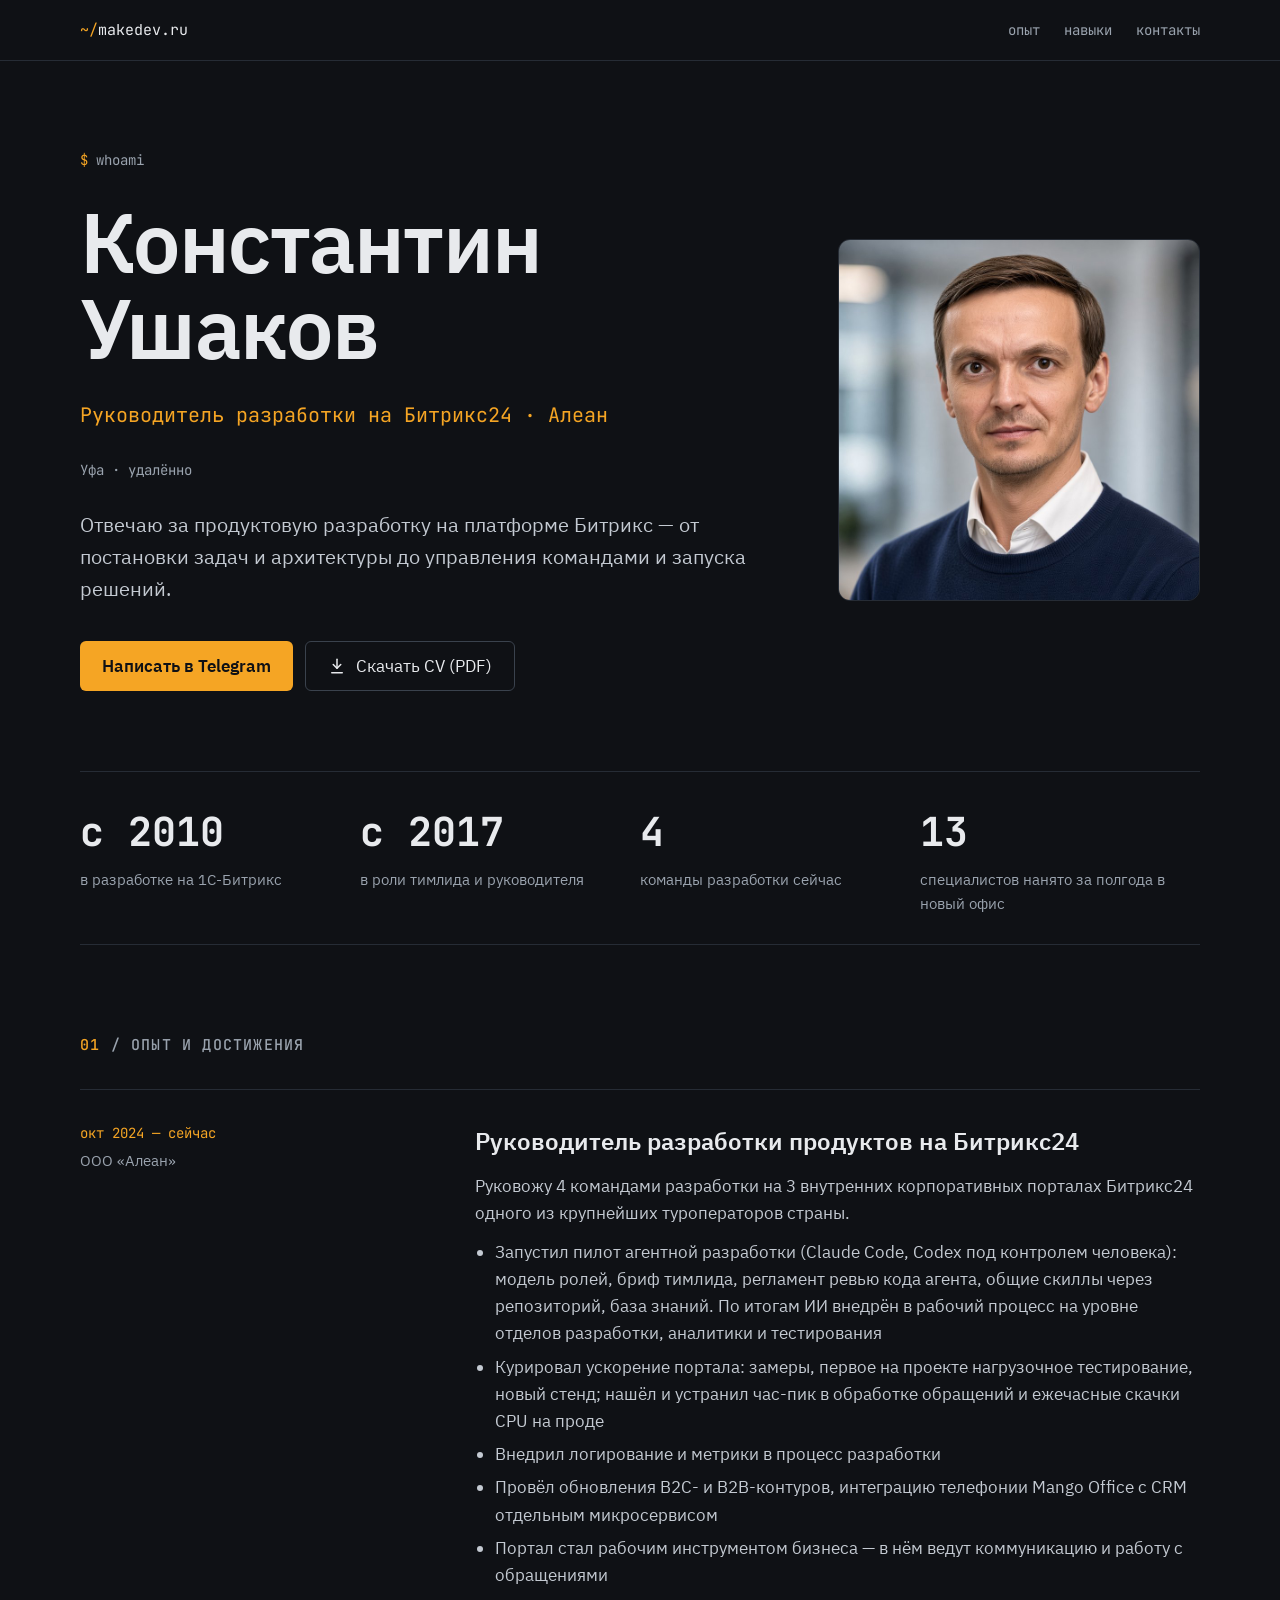
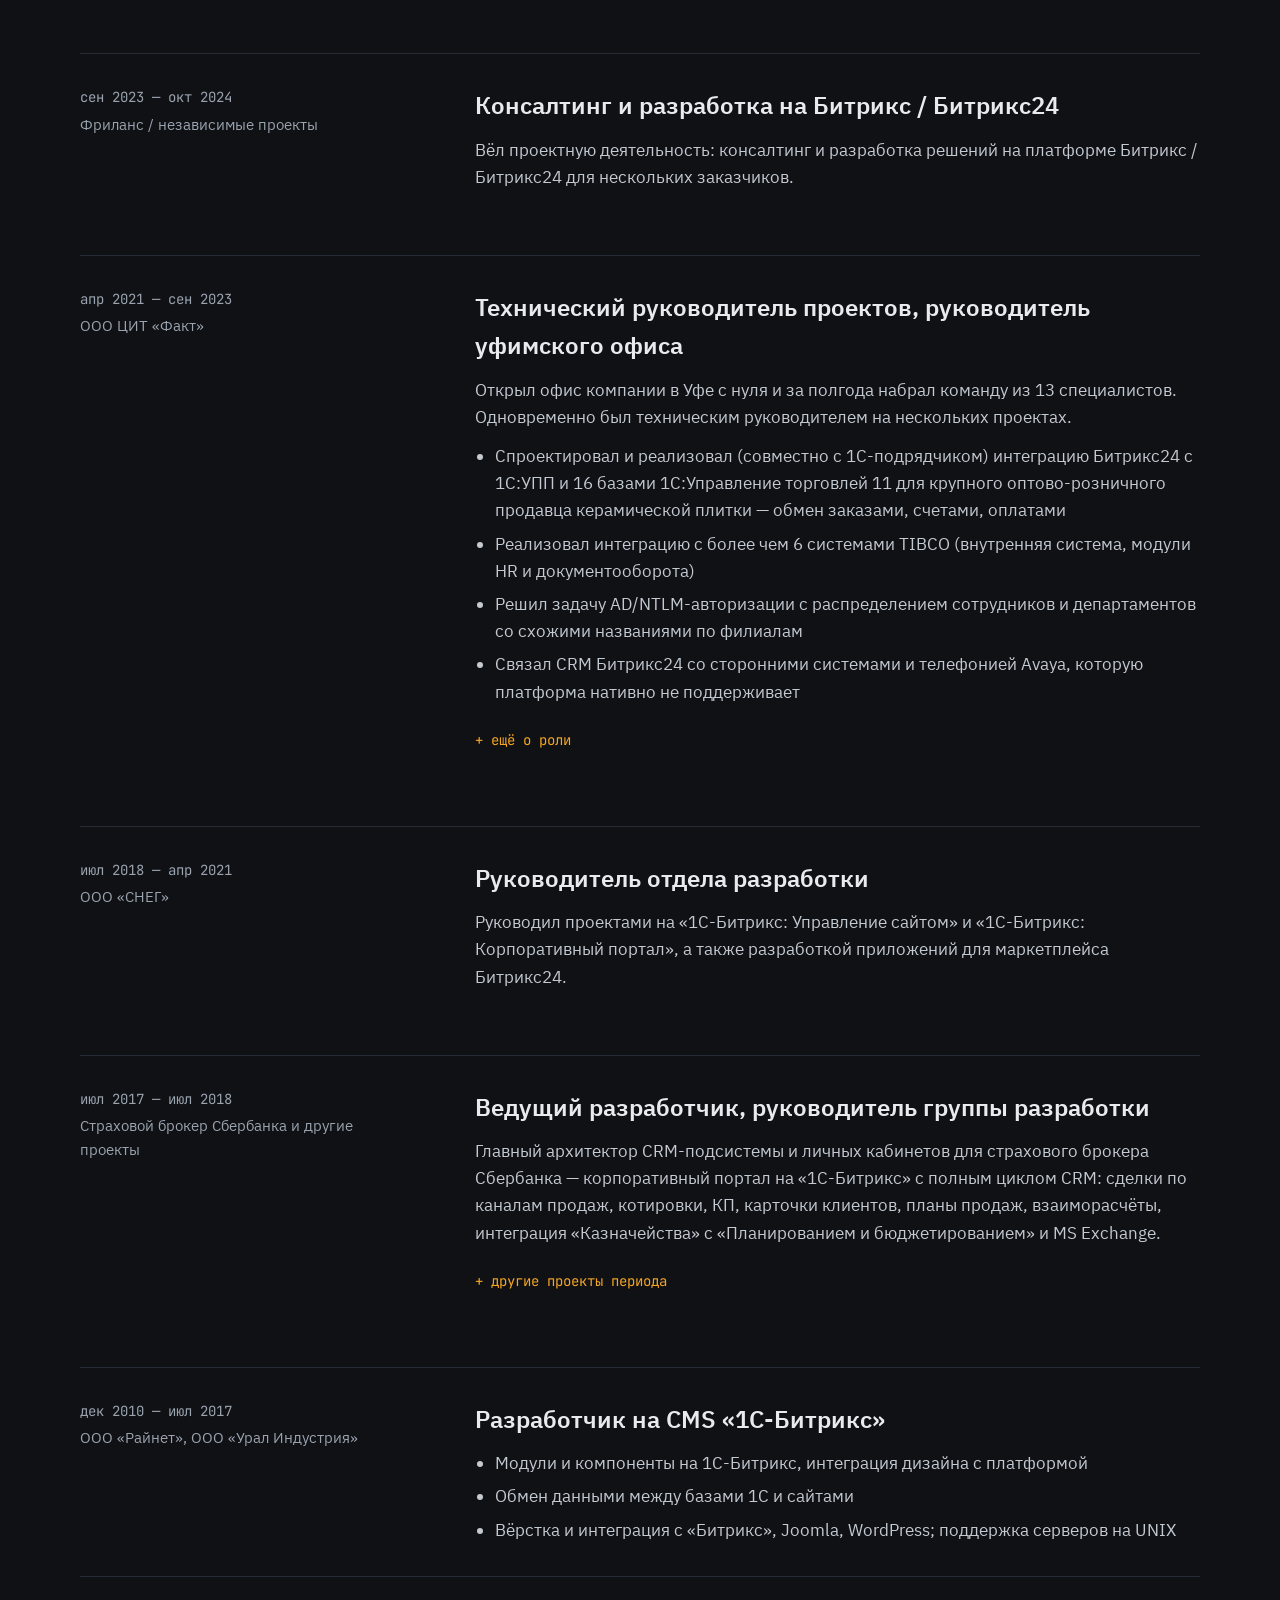
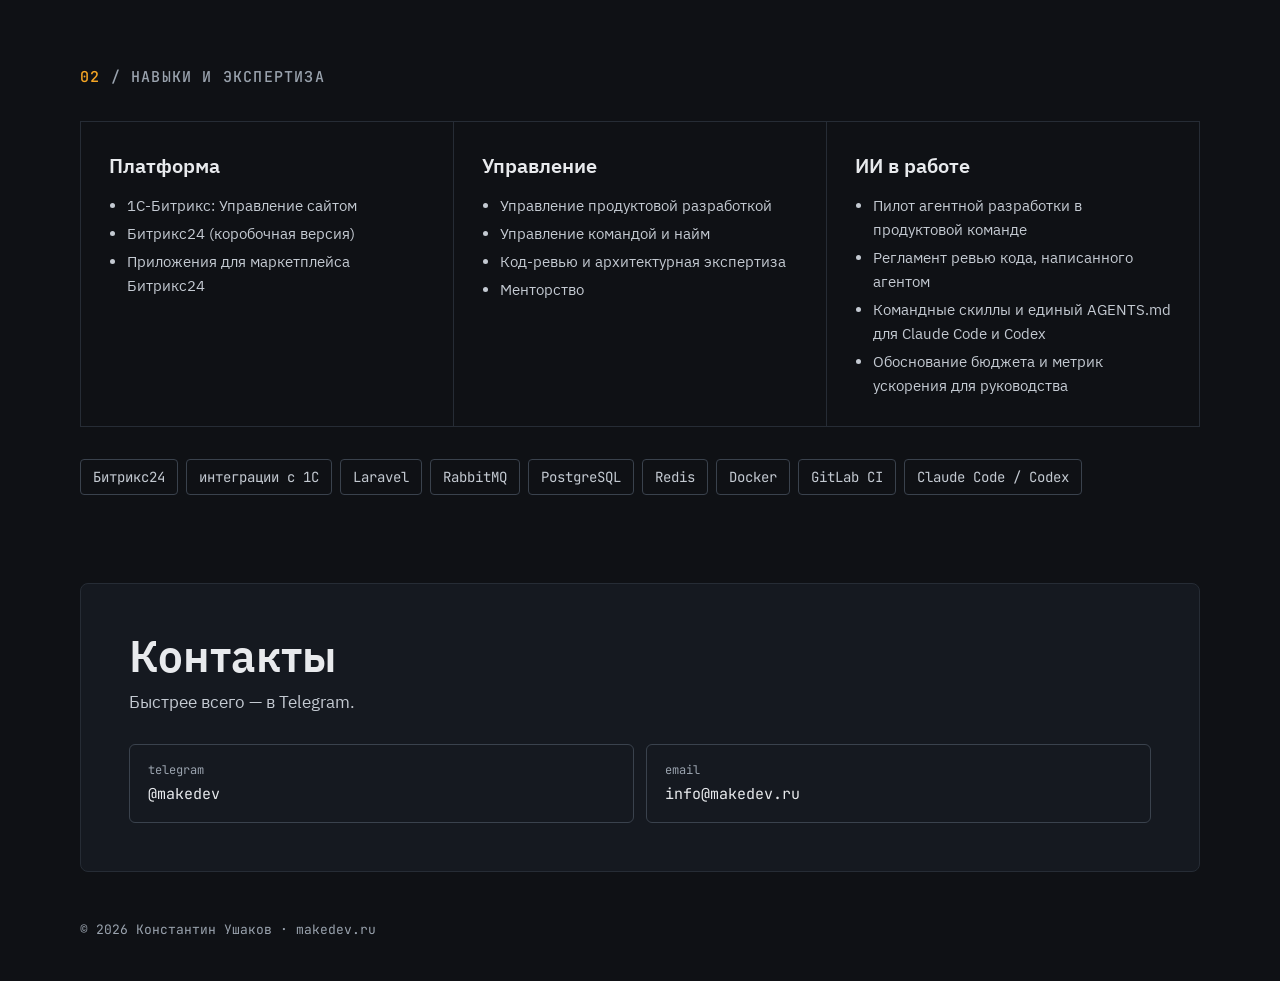
==== index.html @ 18b22654 "init" ====
<!doctype html>
<html lang="ru">
<head>
<meta charset="utf-8">
<meta name="viewport" content="width=device-width, initial-scale=1">
<title>Константин Ушаков — руководитель разработки на Битрикс24</title>
<meta name="description" content="Константин Ушаков — руководитель разработки на Битрикс24. Опыт с 2010 года, управление командами, интеграции, агентная разработка с ИИ.">
<link rel="canonical" href="https://makedev.ru/">
<link rel="icon" href="data:image/svg+xml,%3Csvg xmlns='http://www.w3.org/2000/svg' viewBox='0 0 64 64'%3E%3Crect width='64' height='64' rx='12' fill='%230F1115'/%3E%3Ctext x='32' y='44' font-family='monospace' font-size='34' font-weight='700' text-anchor='middle' fill='%23F5A524'%3E~/%3C/text%3E%3C/svg%3E">
<meta name="theme-color" content="#0F1115">
<meta property="og:type" content="profile">
<meta property="og:url" content="https://makedev.ru/">
<meta property="og:title" content="Константин Ушаков — руководитель разработки на Битрикс24">
<meta property="og:description" content="Константин Ушаков — руководитель разработки на Битрикс24. Опыт с 2010 года, управление командами, интеграции, агентная разработка с ИИ.">
<meta property="og:image" content="https://makedev.ru/photo.jpg">
<meta property="og:locale" content="ru_RU">
<meta name="twitter:card" content="summary">
<style>
@font-face{font-family:'IBM Plex Sans';font-weight:400;font-display:swap;src:url(fonts/ibm-plex-sans-cyrillic-400-normal.woff2) format('woff2');unicode-range:U+0301,U+0400-045F,U+0490-0491,U+04B0-04B1,U+2116}
@font-face{font-family:'IBM Plex Sans';font-weight:400;font-display:swap;src:url(fonts/ibm-plex-sans-latin-400-normal.woff2) format('woff2');unicode-range:U+0000-00FF,U+0131,U+0152-0153,U+02BB-02BC,U+02C6,U+02DA,U+02DC,U+2000-206F,U+2074,U+20AC,U+2122,U+2191,U+2193,U+2212,U+2215,U+FEFF,U+FFFD}
@font-face{font-family:'IBM Plex Sans';font-weight:500;font-display:swap;src:url(fonts/ibm-plex-sans-cyrillic-500-normal.woff2) format('woff2');unicode-range:U+0301,U+0400-045F,U+0490-0491,U+04B0-04B1,U+2116}
@font-face{font-family:'IBM Plex Sans';font-weight:500;font-display:swap;src:url(fonts/ibm-plex-sans-latin-500-normal.woff2) format('woff2');unicode-range:U+0000-00FF,U+0131,U+0152-0153,U+02BB-02BC,U+02C6,U+02DA,U+02DC,U+2000-206F,U+2074,U+20AC,U+2122,U+2191,U+2193,U+2212,U+2215,U+FEFF,U+FFFD}
@font-face{font-family:'IBM Plex Sans';font-weight:600;font-display:swap;src:url(fonts/ibm-plex-sans-cyrillic-600-normal.woff2) format('woff2');unicode-range:U+0301,U+0400-045F,U+0490-0491,U+04B0-04B1,U+2116}
@font-face{font-family:'IBM Plex Sans';font-weight:600;font-display:swap;src:url(fonts/ibm-plex-sans-latin-600-normal.woff2) format('woff2');unicode-range:U+0000-00FF,U+0131,U+0152-0153,U+02BB-02BC,U+02C6,U+02DA,U+02DC,U+2000-206F,U+2074,U+20AC,U+2122,U+2191,U+2193,U+2212,U+2215,U+FEFF,U+FFFD}
@font-face{font-family:'JetBrains Mono';font-weight:400;font-display:swap;src:url(fonts/jetbrains-mono-cyrillic-400-normal.woff2) format('woff2');unicode-range:U+0301,U+0400-045F,U+0490-0491,U+04B0-04B1,U+2116}
@font-face{font-family:'JetBrains Mono';font-weight:400;font-display:swap;src:url(fonts/jetbrains-mono-latin-400-normal.woff2) format('woff2');unicode-range:U+0000-00FF,U+0131,U+0152-0153,U+02BB-02BC,U+02C6,U+02DA,U+02DC,U+2000-206F,U+2074,U+20AC,U+2122,U+2191,U+2193,U+2212,U+2215,U+FEFF,U+FFFD}
@font-face{font-family:'JetBrains Mono';font-weight:500;font-display:swap;src:url(fonts/jetbrains-mono-cyrillic-500-normal.woff2) format('woff2');unicode-range:U+0301,U+0400-045F,U+0490-0491,U+04B0-04B1,U+2116}
@font-face{font-family:'JetBrains Mono';font-weight:500;font-display:swap;src:url(fonts/jetbrains-mono-latin-500-normal.woff2) format('woff2');unicode-range:U+0000-00FF,U+0131,U+0152-0153,U+02BB-02BC,U+02C6,U+02DA,U+02DC,U+2000-206F,U+2074,U+20AC,U+2122,U+2191,U+2193,U+2212,U+2215,U+FEFF,U+FFFD}
@font-face{font-family:'JetBrains Mono';font-weight:700;font-display:swap;src:url(fonts/jetbrains-mono-cyrillic-700-normal.woff2) format('woff2');unicode-range:U+0301,U+0400-045F,U+0490-0491,U+04B0-04B1,U+2116}
@font-face{font-family:'JetBrains Mono';font-weight:700;font-display:swap;src:url(fonts/jetbrains-mono-latin-700-normal.woff2) format('woff2');unicode-range:U+0000-00FF,U+0131,U+0152-0153,U+02BB-02BC,U+02C6,U+02DA,U+02DC,U+2000-206F,U+2074,U+20AC,U+2122,U+2191,U+2193,U+2212,U+2215,U+FEFF,U+FFFD}
html{scroll-behavior:smooth}
body{margin:0;background:#0F1115}
a{color:#E8EAED}a:hover{color:#FFFFFF}
summary{cursor:pointer}
@media (max-width:600px){#contacts{padding:28px 20px !important}}
</style>
</head>
<body>

<div style="min-height: 100vh; background: #0F1115; color: #E8EAED; font-family: 'IBM Plex Sans', system-ui, sans-serif; font-size: 17px; line-height: 1.6">

  <header style="border-bottom: 1px solid #262C35">
    <div style="max-width: 1120px; margin: 0 auto; padding: 18px 24px; display: flex; flex-wrap: wrap; align-items: center; justify-content: space-between; gap: 16px">
      <a href="#top" style="font-family: 'JetBrains Mono', monospace; font-size: 15px; text-decoration: none; color: #E8EAED"><span style="color: #F5A524">~/</span>makedev.ru</a>
      <nav aria-label="Разделы" style="display: flex; flex-wrap: wrap; gap: 24px; font-family: 'JetBrains Mono', monospace; font-size: 14px">
        <a href="#experience" style="text-decoration: none; color: #9AA3AE">опыт</a>
        <a href="#skills" style="text-decoration: none; color: #9AA3AE">навыки</a>
        <a href="#contacts" style="text-decoration: none; color: #9AA3AE">контакты</a>
      </nav>
    </div>
  </header>

  <main id="top" style="max-width: 1120px; margin: 0 auto; padding: 0 24px">
    <section style="padding: 88px 0 80px; display: flex; flex-wrap: wrap-reverse; align-items: center; gap: 48px 64px">
     <div style="flex: 999 1 520px; min-width: 0; display: flex; flex-direction: column; gap: 28px">
      <div style="font-family: 'JetBrains Mono', monospace; font-size: 14px; color: #9AA3AE"><span style="color: #F5A524">$</span> whoami</div>
      <h1 style="margin: 0; font-size: clamp(44px, 7vw, 84px); line-height: 1.02; font-weight: 600; letter-spacing: -0.02em">Константин<br>Ушаков</h1>
      <p style="margin: 0; font-family: 'JetBrains Mono', monospace; font-size: clamp(16px, 2vw, 20px); color: #F5A524">Руководитель разработки на Битрикс24 · Алеан</p>
      <p style="margin: 0; font-family: 'JetBrains Mono', monospace; font-size: 14px; color: #9AA3AE">Уфа · удалённо</p>
      <p style="margin: 0; max-width: 720px; font-size: 20px; color: #C4CAD2">Отвечаю за продуктовую разработку на платформе Битрикс — от постановки задач и архитектуры до управления командами и запуска решений.</p>
      <div style="display: flex; flex-wrap: wrap; gap: 12px; padding-top: 8px">
        <a href="https://t.me/makedev" style="display: inline-flex; align-items: center; min-height: 48px; padding: 0 22px; background: #F5A524; color: #0F1115; font-weight: 600; text-decoration: none; border-radius: 6px">Написать в Telegram</a>
        <a href="cv.pdf" download="Ushakov_Konstantin_CV.pdf" style="display: inline-flex; align-items: center; gap: 10px; min-height: 48px; padding: 0 22px; border: 1px solid #3A424D; color: #E8EAED; text-decoration: none; border-radius: 6px">
          <svg aria-hidden="true" width="18" height="18" viewBox="0 0 24 24" fill="none" stroke="currentColor" stroke-width="2" stroke-linecap="round" stroke-linejoin="round"><path d="M12 3v12"></path><path d="M7 10l5 5 5-5"></path><path d="M5 21h14"></path></svg>
          Скачать CV (PDF)
        </a>
      </div>
     </div>
      <img src="photo.jpg" alt="Константин Ушаков" style="flex: 0 0 auto; width: min(360px, 56vw); aspect-ratio: 1 / 1; object-fit: cover; border-radius: 12px; border: 1px solid #262C35">
    </section>
    <section aria-label="Коротко в цифрах" style="display: grid; grid-template-columns: repeat(auto-fit, minmax(150px, 1fr)); border-top: 1px solid #262C35; border-bottom: 1px solid #262C35">
      <div style="padding: 28px 24px 28px 0; display: flex; flex-direction: column; gap: 4px">
        <div style="font-family: 'JetBrains Mono', monospace; font-size: 40px; font-weight: 700">с 2010</div>
        <div style="font-size: 15px; color: #9AA3AE">в разработке на 1С-Битрикс</div>
      </div>
      <div style="padding: 28px 24px 28px 0; display: flex; flex-direction: column; gap: 4px">
        <div style="font-family: 'JetBrains Mono', monospace; font-size: 40px; font-weight: 700">с 2017</div>
        <div style="font-size: 15px; color: #9AA3AE">в роли тимлида и руководителя</div>
      </div>
      <div style="padding: 28px 24px 28px 0; display: flex; flex-direction: column; gap: 4px">
        <div style="font-family: 'JetBrains Mono', monospace; font-size: 40px; font-weight: 700">4</div>
        <div style="font-size: 15px; color: #9AA3AE">команды разработки сейчас</div>
      </div>
      <div style="padding: 28px 24px 28px 0; display: flex; flex-direction: column; gap: 4px">
        <div style="font-family: 'JetBrains Mono', monospace; font-size: 40px; font-weight: 700">13</div>
        <div style="font-size: 15px; color: #9AA3AE">специалистов нанято за полгода в новый офис</div>
      </div>
    </section>
    <section id="experience" style="padding: 88px 0 0; display: flex; flex-direction: column; gap: 32px">
      <h2 style="margin: 0; font-family: 'JetBrains Mono', monospace; font-size: 15px; font-weight: 500; color: #9AA3AE; text-transform: uppercase; letter-spacing: 0.08em"><span style="color: #F5A524">01</span> / опыт и достижения</h2>

      <article style="display: grid; grid-template-columns: repeat(auto-fit, minmax(260px, 1fr)); gap: 12px 64px; padding: 32px 0; border-top: 1px solid #262C35">
        <div style="display: flex; flex-direction: column; gap: 4px">
          <div style="font-family: 'JetBrains Mono', monospace; font-size: 14px; color: #F5A524">окт 2024 — сейчас</div>
          <div style="font-size: 15px; color: #9AA3AE">ООО «Алеан»</div>
        </div>
        <div style="grid-column: span 2; min-width: 0; display: flex; flex-direction: column; gap: 12px">
          <h3 style="margin: 0; font-size: 24px; font-weight: 600">Руководитель разработки продуктов на Битрикс24</h3>
          <p style="margin: 0; color: #C4CAD2">Руковожу 4 командами разработки на 3 внутренних корпоративных порталах Битрикс24 одного из крупнейших туроператоров страны.</p>
          <ul style="margin: 0; padding-left: 20px; color: #C4CAD2; display: flex; flex-direction: column; gap: 6px">
            <li>Запустил пилот агентной разработки (Claude Code, Codex под контролем человека): модель ролей, бриф тимлида, регламент ревью кода агента, общие скиллы через репозиторий, база знаний. По итогам ИИ внедрён в рабочий процесс на уровне отделов разработки, аналитики и тестирования</li>
            <li>Курировал ускорение портала: замеры, первое на проекте нагрузочное тестирование, новый стенд; нашёл и устранил час-пик в обработке обращений и ежечасные скачки CPU на проде</li>
            <li>Внедрил логирование и метрики в процесс разработки</li>
            <li>Провёл обновления B2C- и B2B-контуров, интеграцию телефонии Mango Office с CRM отдельным микросервисом</li>
            <li>Портал стал рабочим инструментом бизнеса — в нём ведут коммуникацию и работу с обращениями</li>
          </ul>
        </div>
      </article>

      <article style="display: grid; grid-template-columns: repeat(auto-fit, minmax(260px, 1fr)); gap: 12px 64px; padding: 32px 0; border-top: 1px solid #262C35">
        <div style="display: flex; flex-direction: column; gap: 4px">
          <div style="font-family: 'JetBrains Mono', monospace; font-size: 14px; color: #9AA3AE">сен 2023 — окт 2024</div>
          <div style="font-size: 15px; color: #9AA3AE">Фриланс / независимые проекты</div>
        </div>
        <div style="grid-column: span 2; min-width: 0; display: flex; flex-direction: column; gap: 12px">
          <h3 style="margin: 0; font-size: 24px; font-weight: 600">Консалтинг и разработка на Битрикс / Битрикс24</h3>
          <p style="margin: 0; color: #C4CAD2">Вёл проектную деятельность: консалтинг и разработка решений на платформе Битрикс / Битрикс24 для нескольких заказчиков.</p>
        </div>
      </article>

      <article style="display: grid; grid-template-columns: repeat(auto-fit, minmax(260px, 1fr)); gap: 12px 64px; padding: 32px 0; border-top: 1px solid #262C35">
        <div style="display: flex; flex-direction: column; gap: 4px">
          <div style="font-family: 'JetBrains Mono', monospace; font-size: 14px; color: #9AA3AE">апр 2021 — сен 2023</div>
          <div style="font-size: 15px; color: #9AA3AE">ООО ЦИТ «Факт»</div>
        </div>
        <div style="grid-column: span 2; min-width: 0; display: flex; flex-direction: column; gap: 12px">
          <h3 style="margin: 0; font-size: 24px; font-weight: 600">Технический руководитель проектов, руководитель уфимского офиса</h3>
          <p style="margin: 0; color: #C4CAD2">Открыл офис компании в Уфе с нуля и за полгода набрал команду из 13 специалистов. Одновременно был техническим руководителем на нескольких проектах.</p>
          <ul style="margin: 0; padding-left: 20px; color: #C4CAD2; display: flex; flex-direction: column; gap: 6px">
            <li>Спроектировал и реализовал (совместно с 1С-подрядчиком) интеграцию Битрикс24 с 1С:УПП и 16 базами 1С:Управление торговлей 11 для крупного оптово-розничного продавца керамической плитки — обмен заказами, счетами, оплатами</li>
            <li>Реализовал интеграцию с более чем 6 системами TIBCO (внутренняя система, модули HR и документооборота)</li>
            <li>Решил задачу AD/NTLM-авторизации с распределением сотрудников и департаментов со схожими названиями по филиалам</li>
            <li>Связал CRM Битрикс24 со сторонними системами и телефонией Avaya, которую платформа нативно не поддерживает</li>
          </ul>
          <details style="color: #9AA3AE; font-size: 15px">
            <summary style="font-family: 'JetBrains Mono', monospace; font-size: 14px; color: #F5A524; min-height: 44px; display: flex; align-items: center">+ ещё о роли</summary>
            <ul style="margin: 0; padding-left: 20px; display: flex; flex-direction: column; gap: 6px">
              <li>Проектировал UML-диаграммы и схемы развёртывания под сложную инфраструктуру заказчиков, включая брокеры сообщений</li>
              <li>Участвовал в разработке микросервиса на Laravel + RabbitMQ</li>
              <li>Руководил несколькими командами одновременно, проводил код-ревью и прививал правильные архитектурные практики</li>
              <li>Вёл собеседования, менторил специалистов от junior до senior, решал конфликты внутри команды</li>
            </ul>
          </details>
        </div>
      </article>

      <article style="display: grid; grid-template-columns: repeat(auto-fit, minmax(260px, 1fr)); gap: 12px 64px; padding: 32px 0; border-top: 1px solid #262C35">
        <div style="display: flex; flex-direction: column; gap: 4px">
          <div style="font-family: 'JetBrains Mono', monospace; font-size: 14px; color: #9AA3AE">июл 2018 — апр 2021</div>
          <div style="font-size: 15px; color: #9AA3AE">ООО «СНЕГ»</div>
        </div>
        <div style="grid-column: span 2; min-width: 0; display: flex; flex-direction: column; gap: 12px">
          <h3 style="margin: 0; font-size: 24px; font-weight: 600">Руководитель отдела разработки</h3>
          <p style="margin: 0; color: #C4CAD2">Руководил проектами на «1С-Битрикс: Управление сайтом» и «1С-Битрикс: Корпоративный портал», а также разработкой приложений для маркетплейса Битрикс24.</p>
        </div>
      </article>

      <article style="display: grid; grid-template-columns: repeat(auto-fit, minmax(260px, 1fr)); gap: 12px 64px; padding: 32px 0; border-top: 1px solid #262C35">
        <div style="display: flex; flex-direction: column; gap: 4px">
          <div style="font-family: 'JetBrains Mono', monospace; font-size: 14px; color: #9AA3AE">июл 2017 — июл 2018</div>
          <div style="font-size: 15px; color: #9AA3AE">Страховой брокер Сбербанка и другие проекты</div>
        </div>
        <div style="grid-column: span 2; min-width: 0; display: flex; flex-direction: column; gap: 12px">
          <h3 style="margin: 0; font-size: 24px; font-weight: 600">Ведущий разработчик, руководитель группы разработки</h3>
          <p style="margin: 0; color: #C4CAD2">Главный архитектор CRM-подсистемы и личных кабинетов для страхового брокера Сбербанка — корпоративный портал на «1С-Битрикс» с полным циклом CRM: сделки по каналам продаж, котировки, КП, карточки клиентов, планы продаж, взаиморасчёты, интеграция «Казначейства» с «Планированием и бюджетированием» и MS Exchange.</p>
          <details style="color: #9AA3AE; font-size: 15px">
            <summary style="font-family: 'JetBrains Mono', monospace; font-size: 14px; color: #F5A524; min-height: 44px; display: flex; align-items: center">+ другие проекты периода</summary>
            <ul style="margin: 0; padding-left: 20px; display: flex; flex-direction: column; gap: 6px">
              <li>«Стройка+» — социальная сеть для строителей с карточками объектов, финансовыми документами и фотоотчётами</li>
              <li>ГК «Эталон», Ленспецстрой — портал недвижимости с интеграцией внутренней СУБД</li>
              <li>Проекты для банка Тинькофф и агентства недвижимости МИЭЛЬ</li>
            </ul>
          </details>
        </div>
      </article>

      <article style="display: grid; grid-template-columns: repeat(auto-fit, minmax(260px, 1fr)); gap: 12px 64px; padding: 32px 0; border-top: 1px solid #262C35; border-bottom: 1px solid #262C35">
        <div style="display: flex; flex-direction: column; gap: 4px">
          <div style="font-family: 'JetBrains Mono', monospace; font-size: 14px; color: #9AA3AE">дек 2010 — июл 2017</div>
          <div style="font-size: 15px; color: #9AA3AE">ООО «Райнет», ООО «Урал Индустрия»</div>
        </div>
        <div style="grid-column: span 2; min-width: 0; display: flex; flex-direction: column; gap: 12px">
          <h3 style="margin: 0; font-size: 24px; font-weight: 600">Разработчик на CMS «1С-Битрикс»</h3>
          <ul style="margin: 0; padding-left: 20px; color: #C4CAD2; display: flex; flex-direction: column; gap: 6px">
            <li>Модули и компоненты на 1С-Битрикс, интеграция дизайна с платформой</li>
            <li>Обмен данными между базами 1С и сайтами</li>
            <li>Вёрстка и интеграция с «Битрикс», Joomla, WordPress; поддержка серверов на UNIX</li>
          </ul>
        </div>
      </article>
    </section>
    <section id="skills" style="padding: 88px 0 0; display: flex; flex-direction: column; gap: 32px">
      <h2 style="margin: 0; font-family: 'JetBrains Mono', monospace; font-size: 15px; font-weight: 500; color: #9AA3AE; text-transform: uppercase; letter-spacing: 0.08em"><span style="color: #F5A524">02</span> / навыки и экспертиза</h2>
      <div style="display: grid; grid-template-columns: repeat(auto-fit, minmax(260px, 1fr)); gap: 1px; background: #262C35; border: 1px solid #262C35">
        <div style="background: #0F1115; padding: 28px; display: flex; flex-direction: column; gap: 12px">
                    <h3 style="margin: 0; font-size: 20px; font-weight: 600">Платформа</h3>
          <ul style="margin: 0; padding-left: 18px; font-size: 15px; color: #C4CAD2; display: flex; flex-direction: column; gap: 4px">
            <li>1С-Битрикс: Управление сайтом</li>
            <li>Битрикс24 (коробочная версия)</li>
            <li>Приложения для маркетплейса Битрикс24</li>
          </ul>
        </div>
        <div style="background: #0F1115; padding: 28px; display: flex; flex-direction: column; gap: 12px">
                    <h3 style="margin: 0; font-size: 20px; font-weight: 600">Управление</h3>
          <ul style="margin: 0; padding-left: 18px; font-size: 15px; color: #C4CAD2; display: flex; flex-direction: column; gap: 4px">
            <li>Управление продуктовой разработкой</li>
            <li>Управление командой и найм</li>
            <li>Код-ревью и архитектурная экспертиза</li>
            <li>Менторство</li>
          </ul>
        </div>
        <div style="background: #0F1115; padding: 28px; display: flex; flex-direction: column; gap: 12px">
                    <h3 style="margin: 0; font-size: 20px; font-weight: 600">ИИ в работе</h3>
          <ul style="margin: 0; padding-left: 18px; font-size: 15px; color: #C4CAD2; display: flex; flex-direction: column; gap: 4px">
            <li>Пилот агентной разработки в продуктовой команде</li>
            <li>Регламент ревью кода, написанного агентом</li>
            <li>Командные скиллы и единый AGENTS.md для Claude Code и Codex</li>
            <li>Обоснование бюджета и метрик ускорения для руководства</li>
          </ul>
        </div>
      </div>
      <div style="display: flex; flex-wrap: wrap; gap: 8px; font-family: 'JetBrains Mono', monospace; font-size: 14px">
        <span style="padding: 6px 12px; border: 1px solid #3A424D; border-radius: 4px; color: #C4CAD2">Битрикс24</span>
        <span style="padding: 6px 12px; border: 1px solid #3A424D; border-radius: 4px; color: #C4CAD2">интеграции с 1С</span>
        <span style="padding: 6px 12px; border: 1px solid #3A424D; border-radius: 4px; color: #C4CAD2">Laravel</span>
        <span style="padding: 6px 12px; border: 1px solid #3A424D; border-radius: 4px; color: #C4CAD2">RabbitMQ</span>
        <span style="padding: 6px 12px; border: 1px solid #3A424D; border-radius: 4px; color: #C4CAD2">PostgreSQL</span>
        <span style="padding: 6px 12px; border: 1px solid #3A424D; border-radius: 4px; color: #C4CAD2">Redis</span>
        <span style="padding: 6px 12px; border: 1px solid #3A424D; border-radius: 4px; color: #C4CAD2">Docker</span>
        <span style="padding: 6px 12px; border: 1px solid #3A424D; border-radius: 4px; color: #C4CAD2">GitLab CI</span>
        <span style="padding: 6px 12px; border: 1px solid #3A424D; border-radius: 4px; color: #C4CAD2">Claude Code / Codex</span>
      </div>
    </section>
    <section id="contacts" style="margin: 88px 0 0; padding: 48px; border: 1px solid #262C35; border-radius: 8px; display: flex; flex-direction: column; gap: 28px; background: #151920">
      <div style="display: flex; flex-direction: column; gap: 8px">
        <h2 style="margin: 0; font-size: clamp(30px, 4vw, 44px); line-height: 1.1; font-weight: 600">Контакты</h2>
        <p style="margin: 0; color: #C4CAD2; max-width: 560px">Быстрее всего — в Telegram.</p>
      </div>
      <div style="display: grid; grid-template-columns: repeat(auto-fit, minmax(220px, 1fr)); gap: 12px; font-family: 'JetBrains Mono', monospace; font-size: 15px">
        <a href="https://t.me/makedev" style="display: flex; flex-direction: column; gap: 2px; min-height: 44px; padding: 16px 18px; border: 1px solid #3A424D; border-radius: 6px; text-decoration: none"><span style="font-size: 12px; color: #9AA3AE">telegram</span>@makedev</a>
        <a href="mailto:info@makedev.ru" style="display: flex; flex-direction: column; gap: 2px; min-height: 44px; padding: 16px 18px; border: 1px solid #3A424D; border-radius: 6px; text-decoration: none"><span style="font-size: 12px; color: #9AA3AE">email</span>info@makedev.ru</a>
      </div>
    </section>
  </main>

  <footer style="max-width: 1120px; margin: 0 auto; padding: 48px 24px 40px; display: flex; flex-wrap: wrap; justify-content: space-between; gap: 12px; font-family: 'JetBrains Mono', monospace; font-size: 13px; color: #9AA3AE">
    <span>© 2026 Константин Ушаков · makedev.ru</span>
  </footer>
</div>
</body>
</html>
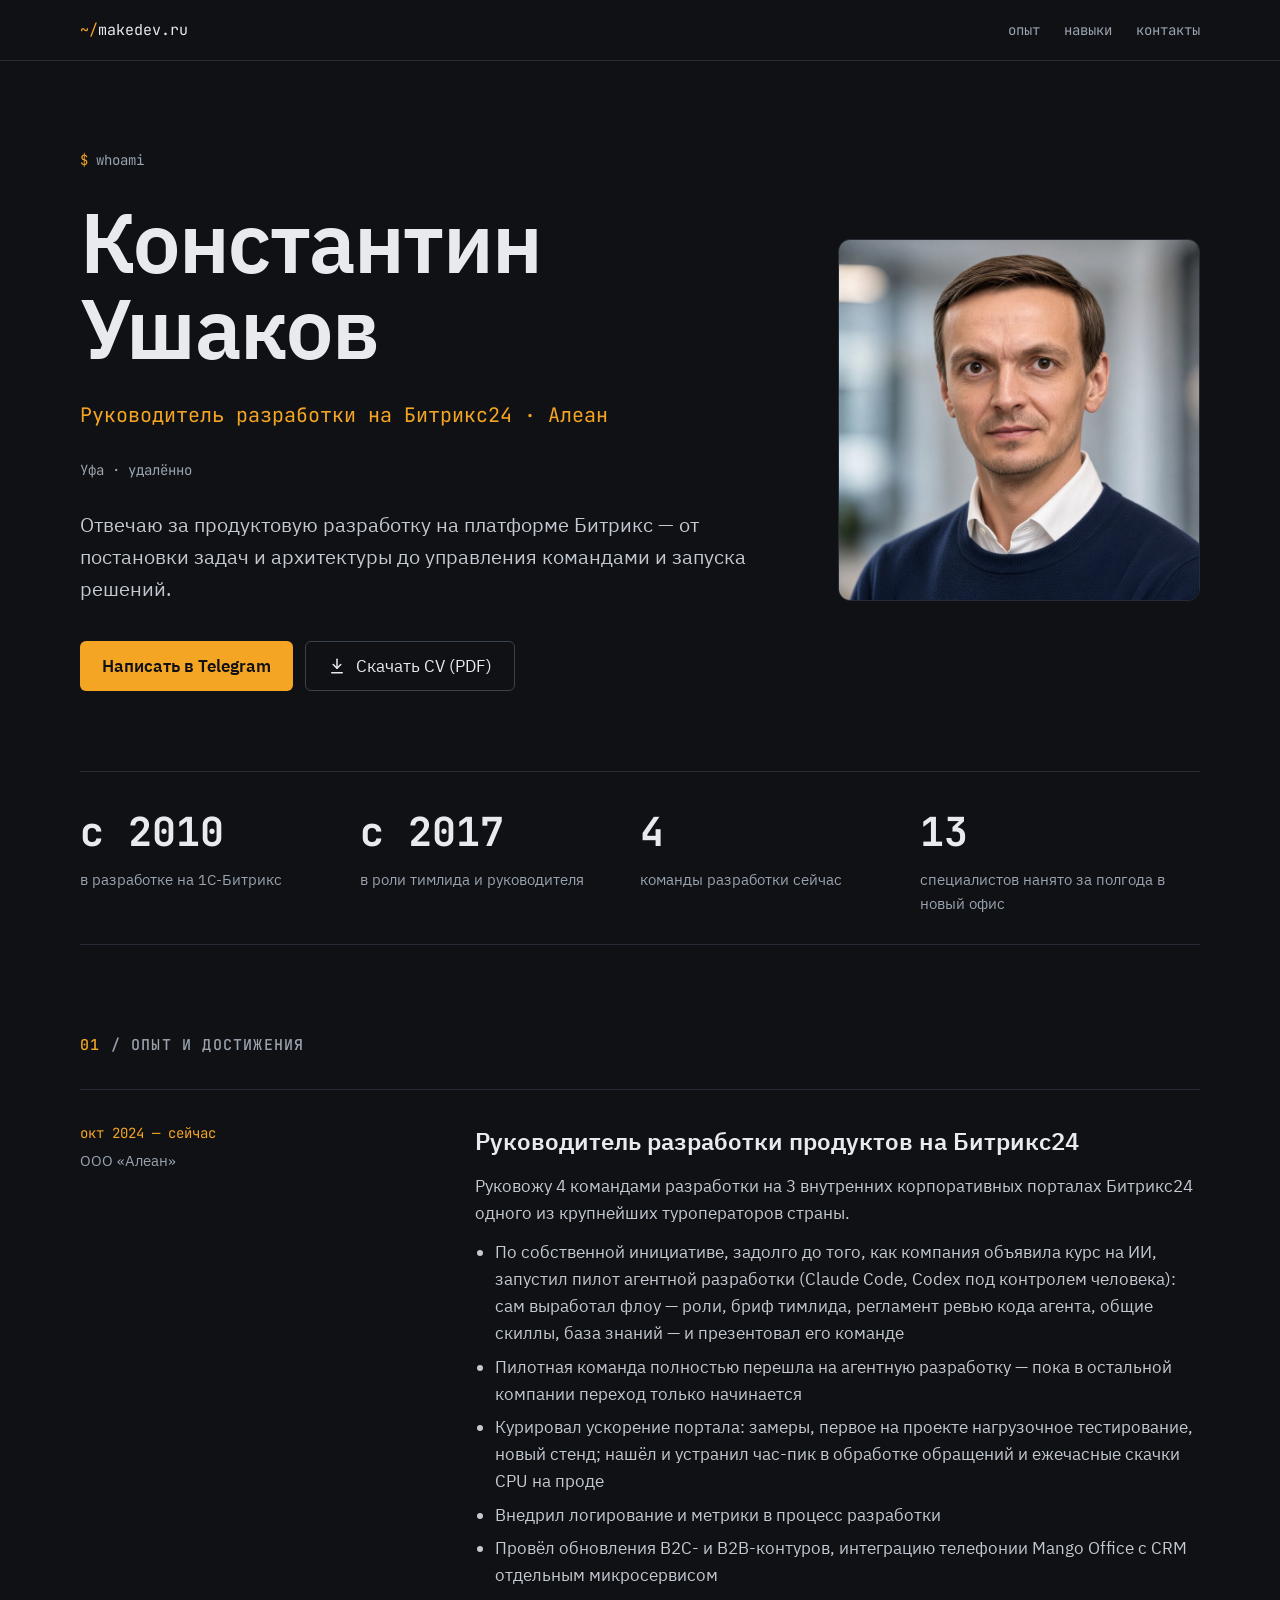
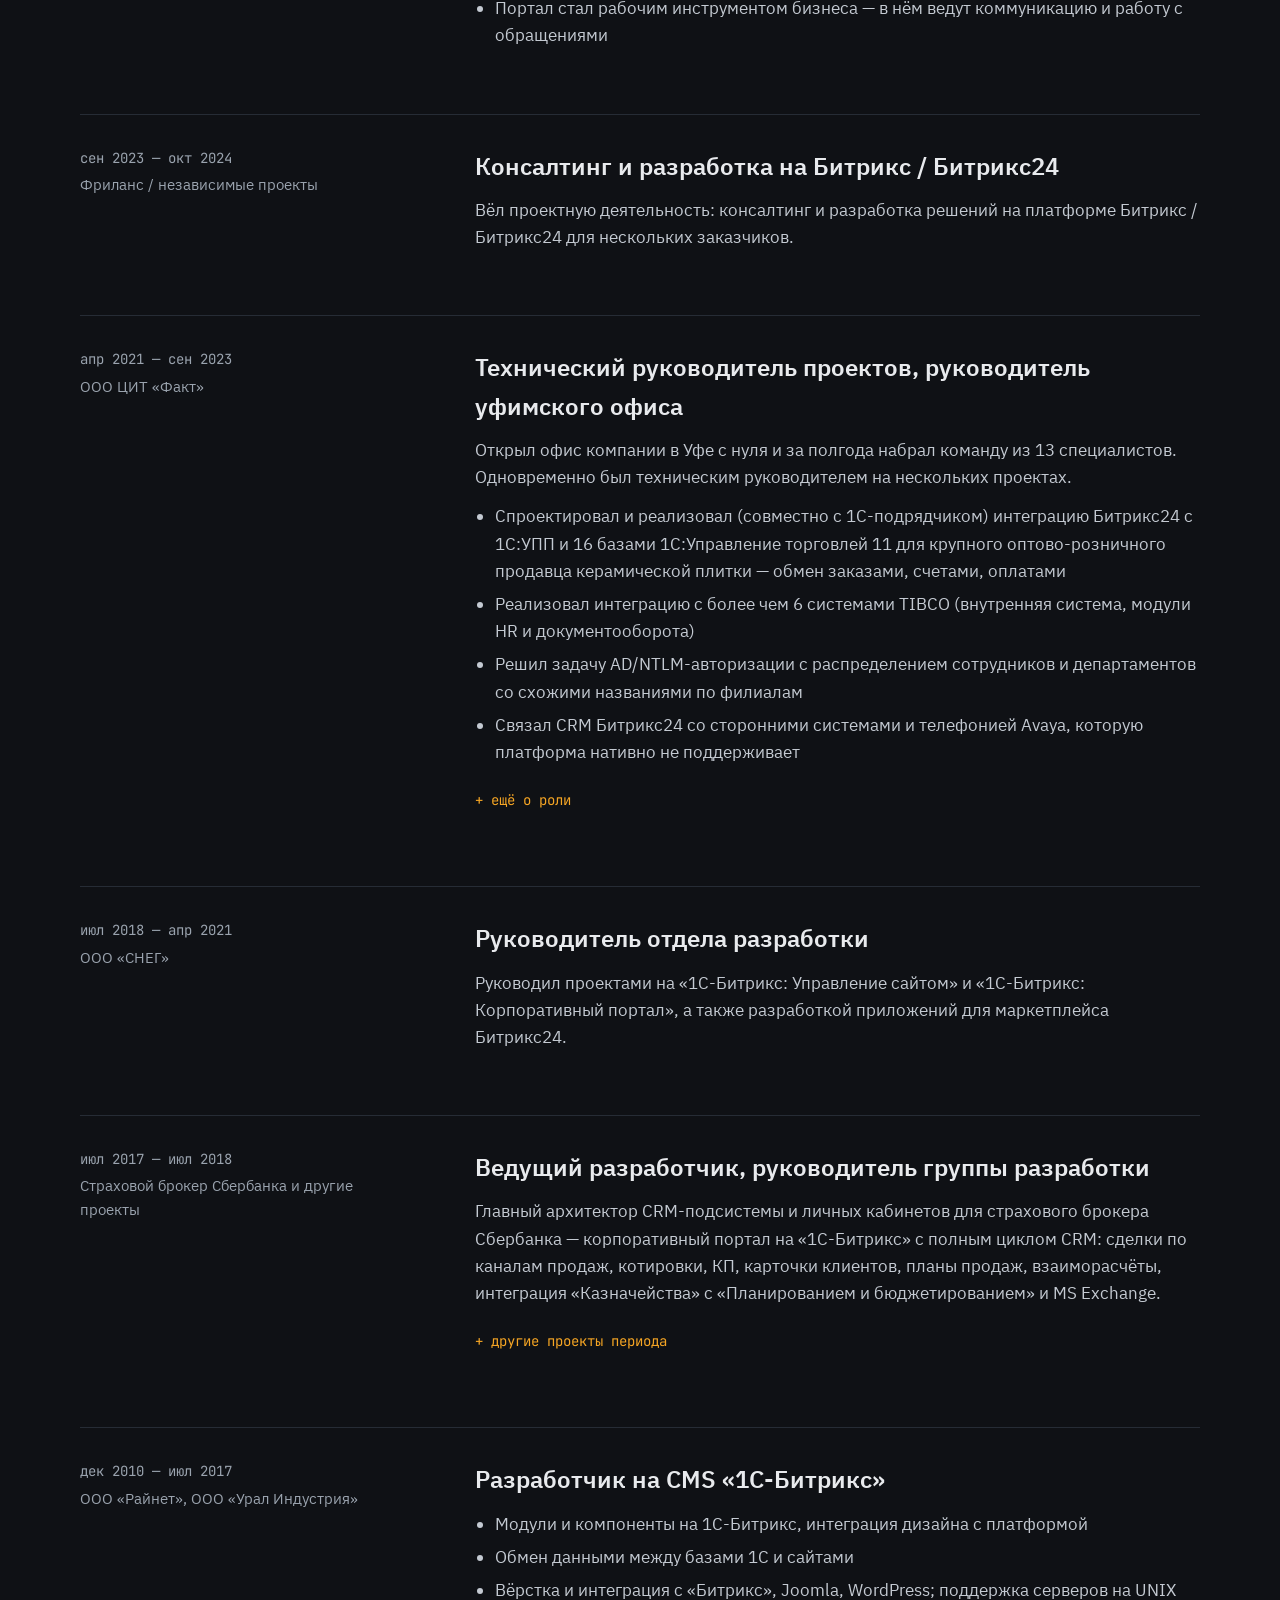
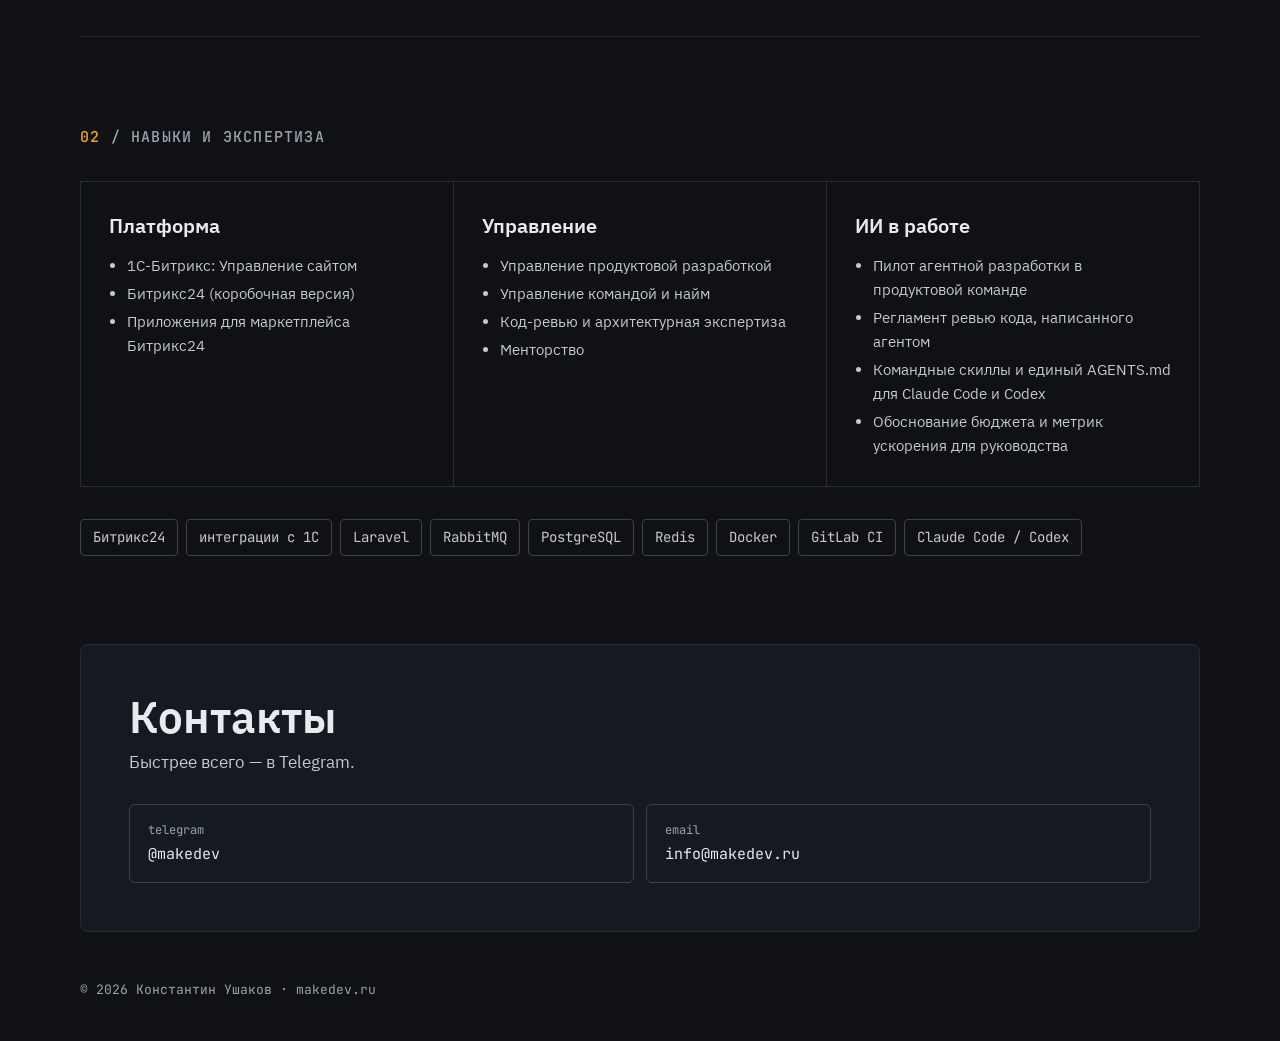
==== commit 5537bd3d: "Update index.html" ====
--- a/index.html
+++ b/index.html
@@ -98,7 +98,8 @@
           <h3 style="margin: 0; font-size: 24px; font-weight: 600">Руководитель разработки продуктов на Битрикс24</h3>
           <p style="margin: 0; color: #C4CAD2">Руковожу 4 командами разработки на 3 внутренних корпоративных порталах Битрикс24 одного из крупнейших туроператоров страны.</p>
           <ul style="margin: 0; padding-left: 20px; color: #C4CAD2; display: flex; flex-direction: column; gap: 6px">
-            <li>Запустил пилот агентной разработки (Claude Code, Codex под контролем человека): модель ролей, бриф тимлида, регламент ревью кода агента, общие скиллы через репозиторий, база знаний. По итогам ИИ внедрён в рабочий процесс на уровне отделов разработки, аналитики и тестирования</li>
+            <li>По собственной инициативе, задолго до того, как компания объявила курс на ИИ, запустил пилот агентной разработки (Claude Code, Codex под контролем человека): сам выработал флоу — роли, бриф тимлида, регламент ревью кода агента, общие скиллы, база знаний — и презентовал его команде</li>
+            <li>Пилотная команда полностью перешла на агентную разработку — пока в остальной компании переход только начинается</li>
             <li>Курировал ускорение портала: замеры, первое на проекте нагрузочное тестирование, новый стенд; нашёл и устранил час-пик в обработке обращений и ежечасные скачки CPU на проде</li>
             <li>Внедрил логирование и метрики в процесс разработки</li>
             <li>Провёл обновления B2C- и B2B-контуров, интеграцию телефонии Mango Office с CRM отдельным микросервисом</li>
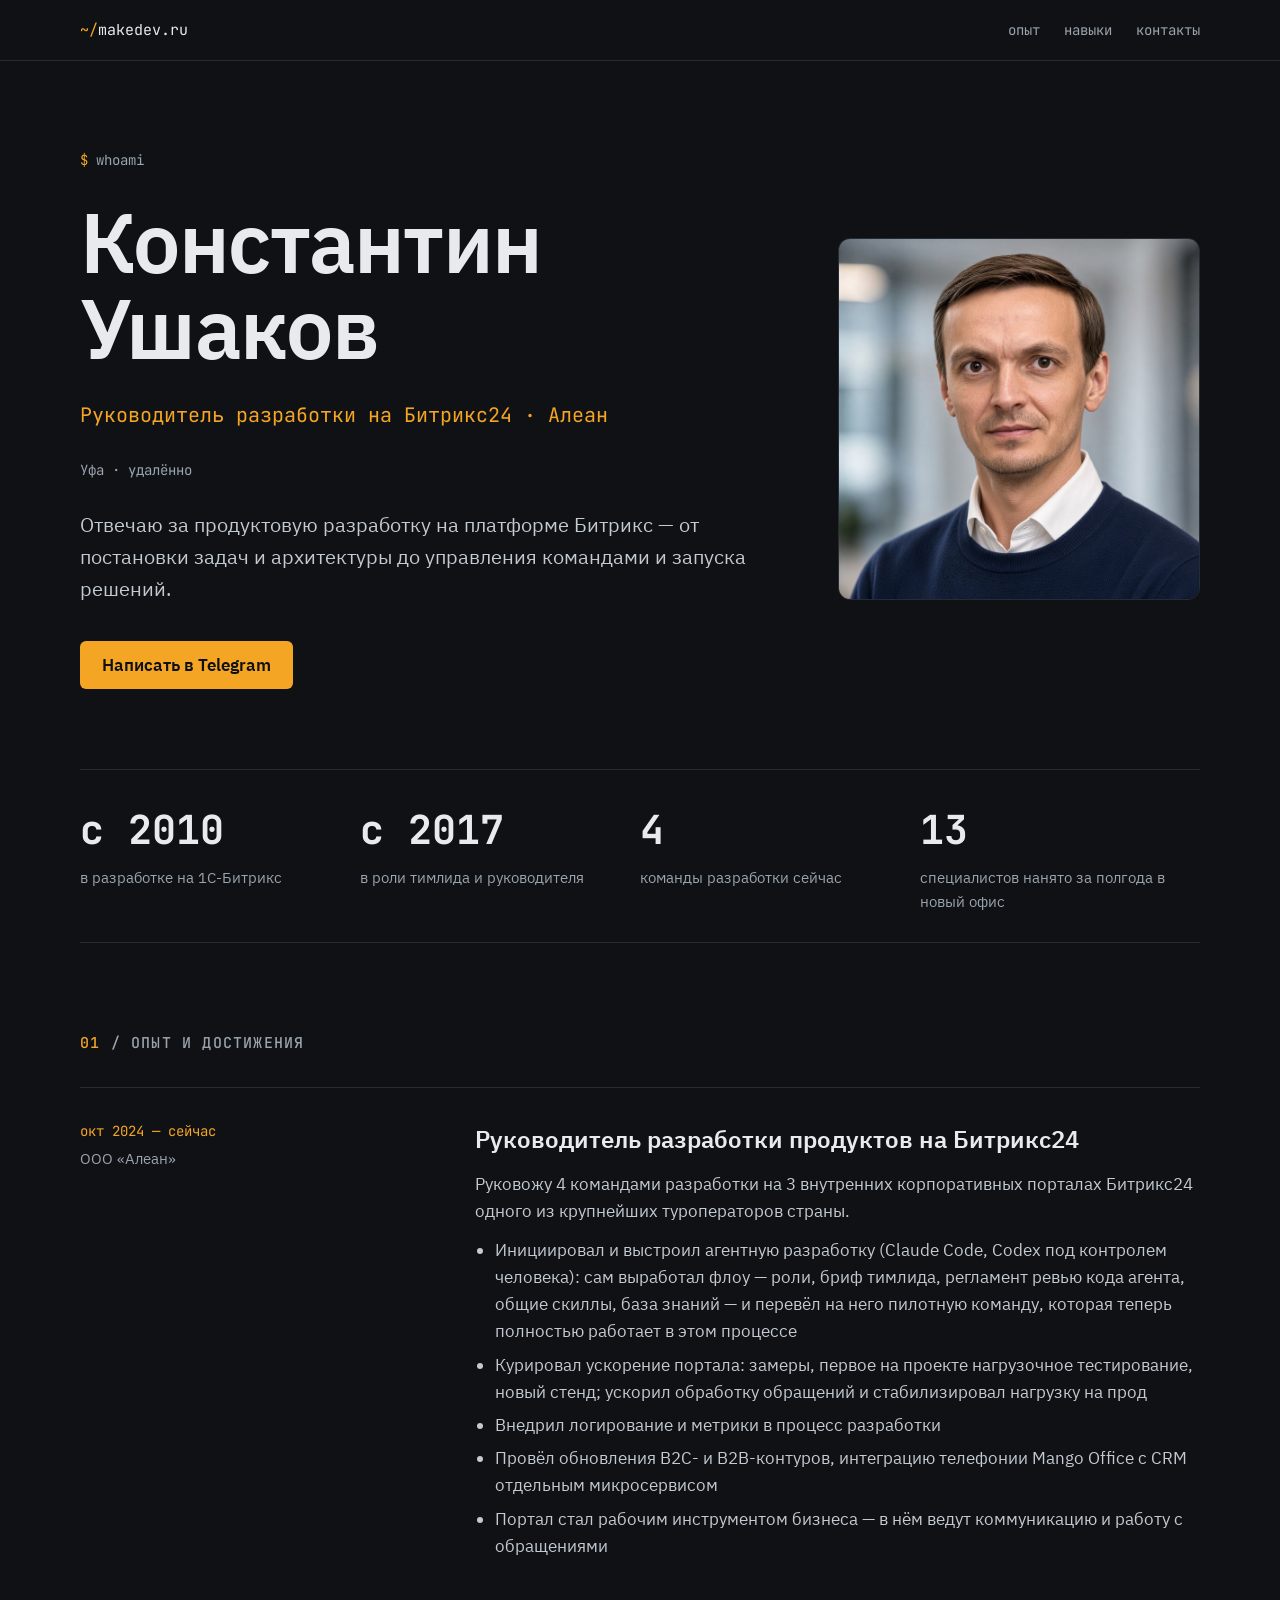
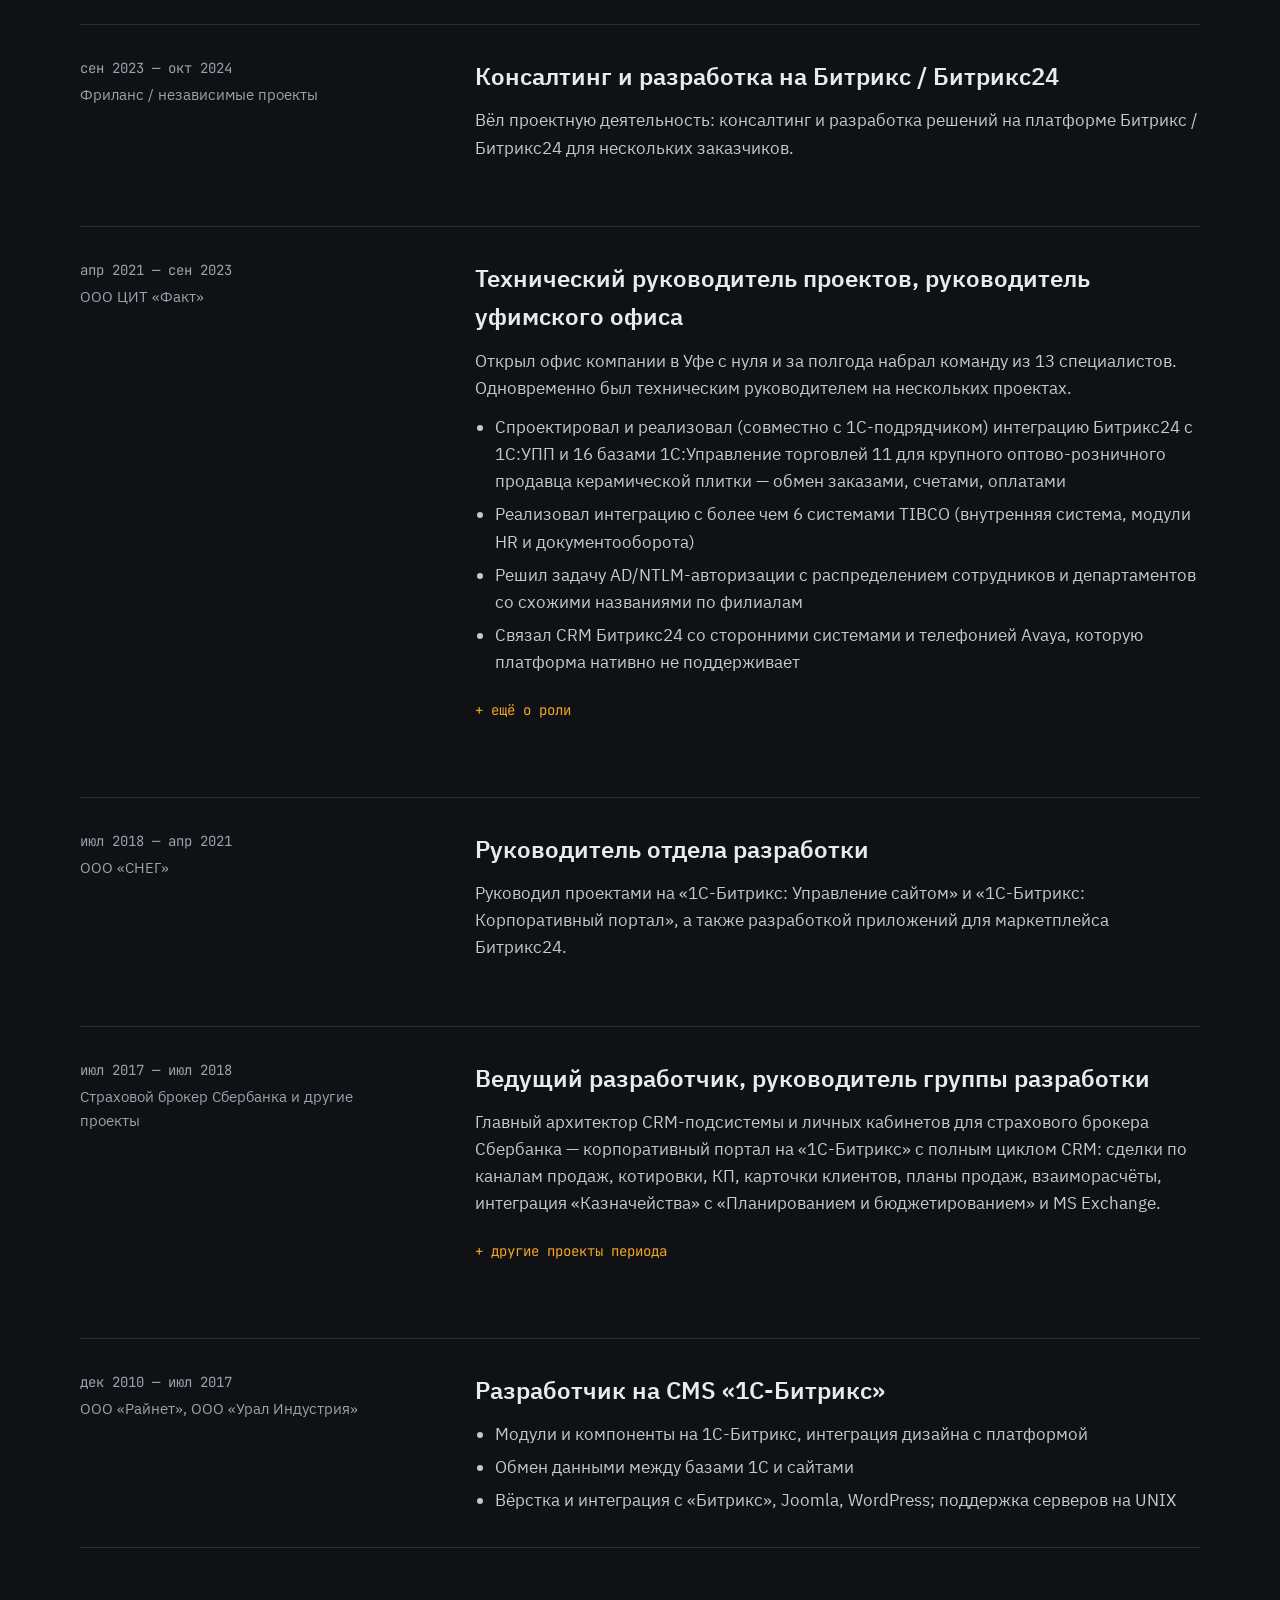
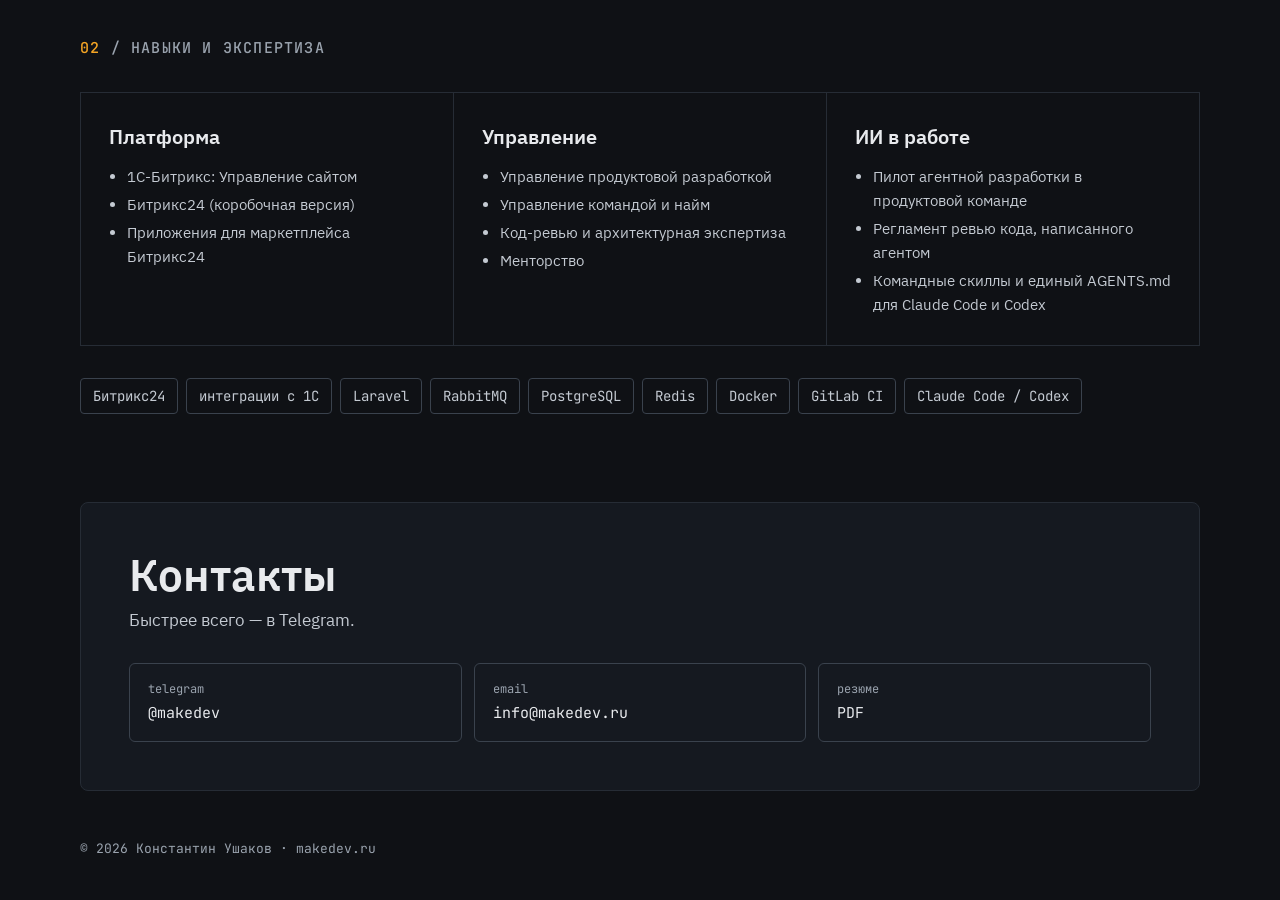
==== commit 46da6112: "Update index.html" ====
--- a/index.html
+++ b/index.html
@@ -60,10 +60,6 @@
       <p style="margin: 0; max-width: 720px; font-size: 20px; color: #C4CAD2">Отвечаю за продуктовую разработку на платформе Битрикс — от постановки задач и архитектуры до управления командами и запуска решений.</p>
       <div style="display: flex; flex-wrap: wrap; gap: 12px; padding-top: 8px">
         <a href="https://t.me/makedev" style="display: inline-flex; align-items: center; min-height: 48px; padding: 0 22px; background: #F5A524; color: #0F1115; font-weight: 600; text-decoration: none; border-radius: 6px">Написать в Telegram</a>
-        <a href="cv.pdf" download="Ushakov_Konstantin_CV.pdf" style="display: inline-flex; align-items: center; gap: 10px; min-height: 48px; padding: 0 22px; border: 1px solid #3A424D; color: #E8EAED; text-decoration: none; border-radius: 6px">
-          <svg aria-hidden="true" width="18" height="18" viewBox="0 0 24 24" fill="none" stroke="currentColor" stroke-width="2" stroke-linecap="round" stroke-linejoin="round"><path d="M12 3v12"></path><path d="M7 10l5 5 5-5"></path><path d="M5 21h14"></path></svg>
-          Скачать CV (PDF)
-        </a>
       </div>
      </div>
       <img src="photo.jpg" alt="Константин Ушаков" style="flex: 0 0 auto; width: min(360px, 56vw); aspect-ratio: 1 / 1; object-fit: cover; border-radius: 12px; border: 1px solid #262C35">
@@ -98,9 +94,8 @@
           <h3 style="margin: 0; font-size: 24px; font-weight: 600">Руководитель разработки продуктов на Битрикс24</h3>
           <p style="margin: 0; color: #C4CAD2">Руковожу 4 командами разработки на 3 внутренних корпоративных порталах Битрикс24 одного из крупнейших туроператоров страны.</p>
           <ul style="margin: 0; padding-left: 20px; color: #C4CAD2; display: flex; flex-direction: column; gap: 6px">
-            <li>По собственной инициативе, задолго до того, как компания объявила курс на ИИ, запустил пилот агентной разработки (Claude Code, Codex под контролем человека): сам выработал флоу — роли, бриф тимлида, регламент ревью кода агента, общие скиллы, база знаний — и презентовал его команде</li>
-            <li>Пилотная команда полностью перешла на агентную разработку — пока в остальной компании переход только начинается</li>
-            <li>Курировал ускорение портала: замеры, первое на проекте нагрузочное тестирование, новый стенд; нашёл и устранил час-пик в обработке обращений и ежечасные скачки CPU на проде</li>
+            <li>Инициировал и выстроил агентную разработку (Claude Code, Codex под контролем человека): сам выработал флоу — роли, бриф тимлида, регламент ревью кода агента, общие скиллы, база знаний — и перевёл на него пилотную команду, которая теперь полностью работает в этом процессе</li>
+            <li>Курировал ускорение портала: замеры, первое на проекте нагрузочное тестирование, новый стенд; ускорил обработку обращений и стабилизировал нагрузку на прод</li>
             <li>Внедрил логирование и метрики в процесс разработки</li>
             <li>Провёл обновления B2C- и B2B-контуров, интеграцию телефонии Mango Office с CRM отдельным микросервисом</li>
             <li>Портал стал рабочим инструментом бизнеса — в нём ведут коммуникацию и работу с обращениями</li>
@@ -216,7 +211,6 @@
             <li>Пилот агентной разработки в продуктовой команде</li>
             <li>Регламент ревью кода, написанного агентом</li>
             <li>Командные скиллы и единый AGENTS.md для Claude Code и Codex</li>
-            <li>Обоснование бюджета и метрик ускорения для руководства</li>
           </ul>
         </div>
       </div>
@@ -240,6 +234,7 @@
       <div style="display: grid; grid-template-columns: repeat(auto-fit, minmax(220px, 1fr)); gap: 12px; font-family: 'JetBrains Mono', monospace; font-size: 15px">
         <a href="https://t.me/makedev" style="display: flex; flex-direction: column; gap: 2px; min-height: 44px; padding: 16px 18px; border: 1px solid #3A424D; border-radius: 6px; text-decoration: none"><span style="font-size: 12px; color: #9AA3AE">telegram</span>@makedev</a>
         <a href="mailto:info@makedev.ru" style="display: flex; flex-direction: column; gap: 2px; min-height: 44px; padding: 16px 18px; border: 1px solid #3A424D; border-radius: 6px; text-decoration: none"><span style="font-size: 12px; color: #9AA3AE">email</span>info@makedev.ru</a>
+        <a href="cv.pdf" download="Ushakov_Konstantin_CV.pdf" style="display: flex; flex-direction: column; gap: 2px; min-height: 44px; padding: 16px 18px; border: 1px solid #3A424D; border-radius: 6px; text-decoration: none"><span style="font-size: 12px; color: #9AA3AE">резюме</span>PDF</a>
       </div>
     </section>
   </main>
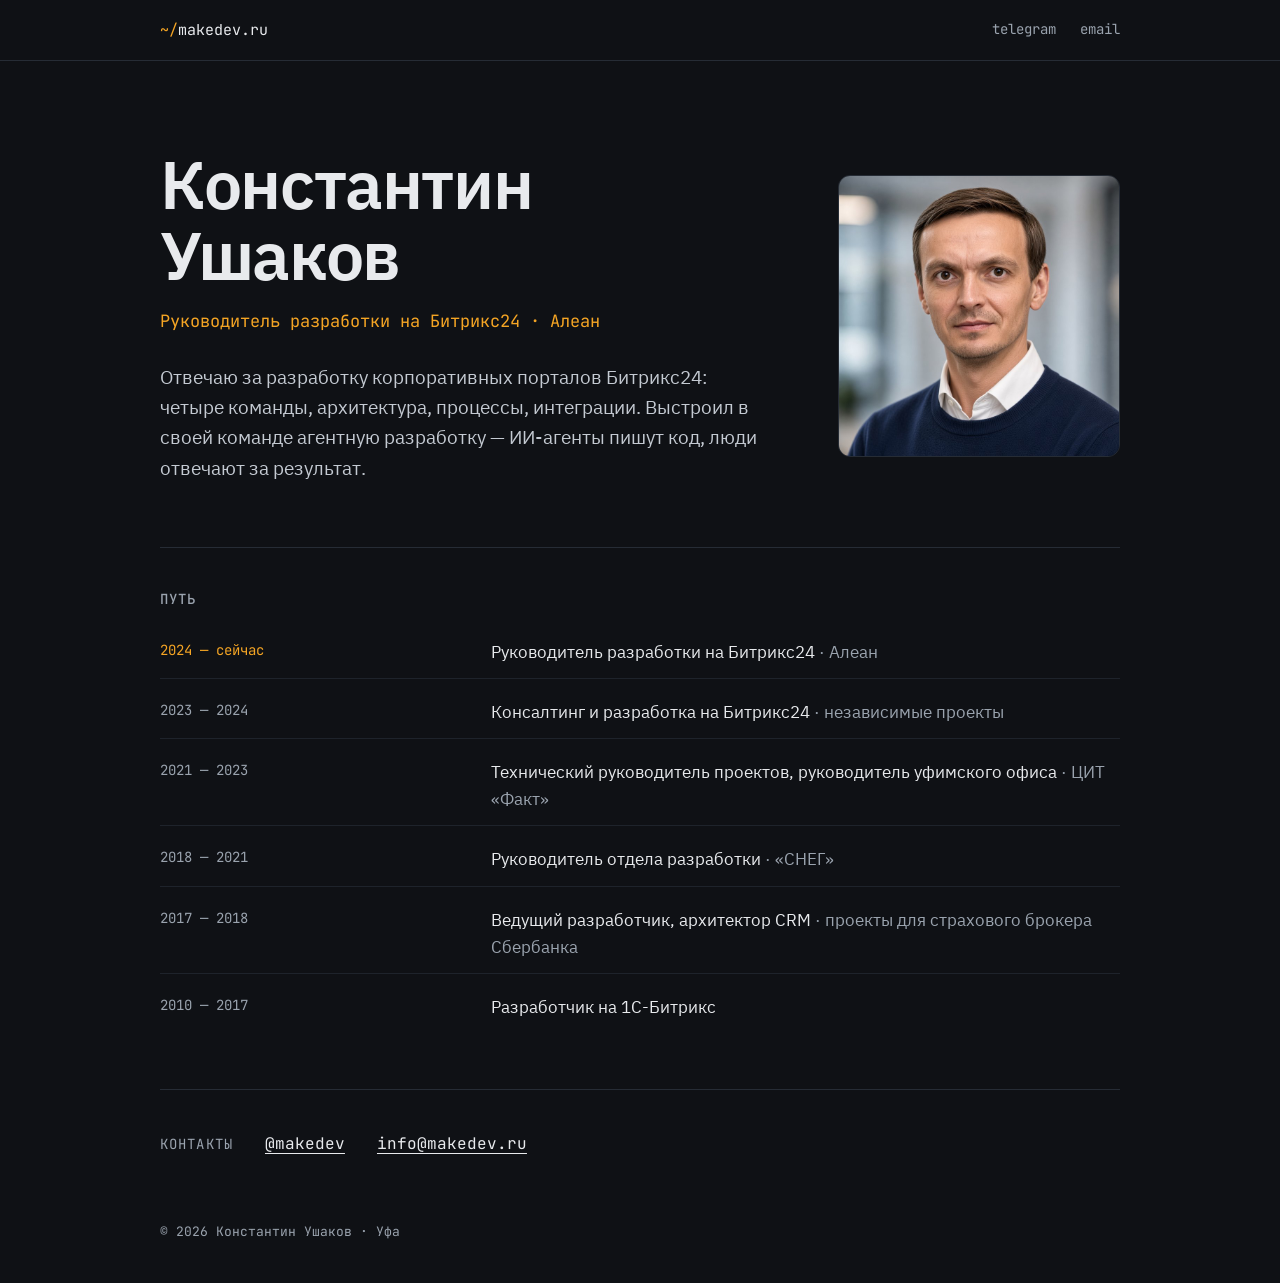
==== commit 6a81a692: "Add files via upload" ====
--- a/index.html
+++ b/index.html
@@ -4,14 +4,14 @@
 <meta charset="utf-8">
 <meta name="viewport" content="width=device-width, initial-scale=1">
 <title>Константин Ушаков — руководитель разработки на Битрикс24</title>
-<meta name="description" content="Константин Ушаков — руководитель разработки на Битрикс24. Опыт с 2010 года, управление командами, интеграции, агентная разработка с ИИ.">
+<meta name="description" content="Константин Ушаков — руководитель разработки на Битрикс24. Корпоративные порталы, команды разработки, агентная разработка с ИИ.">
 <link rel="canonical" href="https://makedev.ru/">
 <link rel="icon" href="data:image/svg+xml,%3Csvg xmlns='http://www.w3.org/2000/svg' viewBox='0 0 64 64'%3E%3Crect width='64' height='64' rx='12' fill='%230F1115'/%3E%3Ctext x='32' y='44' font-family='monospace' font-size='34' font-weight='700' text-anchor='middle' fill='%23F5A524'%3E~/%3C/text%3E%3C/svg%3E">
 <meta name="theme-color" content="#0F1115">
 <meta property="og:type" content="profile">
 <meta property="og:url" content="https://makedev.ru/">
 <meta property="og:title" content="Константин Ушаков — руководитель разработки на Битрикс24">
-<meta property="og:description" content="Константин Ушаков — руководитель разработки на Битрикс24. Опыт с 2010 года, управление командами, интеграции, агентная разработка с ИИ.">
+<meta property="og:description" content="Константин Ушаков — руководитель разработки на Битрикс24. Корпоративные порталы, команды разработки, агентная разработка с ИИ.">
 <meta property="og:image" content="https://makedev.ru/photo.jpg">
 <meta property="og:locale" content="ru_RU">
 <meta name="twitter:card" content="summary">
@@ -32,7 +32,6 @@
 body{margin:0;background:#0F1115}
 a{color:#E8EAED}a:hover{color:#FFFFFF}
 summary{cursor:pointer}
-@media (max-width:600px){#contacts{padding:28px 20px !important}}
 </style>
 </head>
 <body>
@@ -40,208 +39,62 @@
 <div style="min-height: 100vh; background: #0F1115; color: #E8EAED; font-family: 'IBM Plex Sans', system-ui, sans-serif; font-size: 17px; line-height: 1.6">
 
   <header style="border-bottom: 1px solid #262C35">
-    <div style="max-width: 1120px; margin: 0 auto; padding: 18px 24px; display: flex; flex-wrap: wrap; align-items: center; justify-content: space-between; gap: 16px">
-      <a href="#top" style="font-family: 'JetBrains Mono', monospace; font-size: 15px; text-decoration: none; color: #E8EAED"><span style="color: #F5A524">~/</span>makedev.ru</a>
-      <nav aria-label="Разделы" style="display: flex; flex-wrap: wrap; gap: 24px; font-family: 'JetBrains Mono', monospace; font-size: 14px">
-        <a href="#experience" style="text-decoration: none; color: #9AA3AE">опыт</a>
-        <a href="#skills" style="text-decoration: none; color: #9AA3AE">навыки</a>
-        <a href="#contacts" style="text-decoration: none; color: #9AA3AE">контакты</a>
-      </nav>
+    <div style="max-width: 960px; margin: 0 auto; padding: 18px 24px; display: flex; flex-wrap: wrap; justify-content: space-between; gap: 12px; font-family: 'JetBrains Mono', monospace; font-size: 14px">
+      <span style="font-size: 15px"><span style="color: #F5A524">~/</span>makedev.ru</span>
+      <span style="display: flex; flex-wrap: wrap; gap: 24px">
+        <a href="https://t.me/makedev" style="text-decoration: none; color: #9AA3AE">telegram</a>
+        <a href="mailto:info@makedev.ru" style="text-decoration: none; color: #9AA3AE">email</a>
+      </span>
     </div>
   </header>
 
-  <main id="top" style="max-width: 1120px; margin: 0 auto; padding: 0 24px">
-    <section style="padding: 88px 0 80px; display: flex; flex-wrap: wrap-reverse; align-items: center; gap: 48px 64px">
-     <div style="flex: 999 1 520px; min-width: 0; display: flex; flex-direction: column; gap: 28px">
-      <div style="font-family: 'JetBrains Mono', monospace; font-size: 14px; color: #9AA3AE"><span style="color: #F5A524">$</span> whoami</div>
-      <h1 style="margin: 0; font-size: clamp(44px, 7vw, 84px); line-height: 1.02; font-weight: 600; letter-spacing: -0.02em">Константин<br>Ушаков</h1>
-      <p style="margin: 0; font-family: 'JetBrains Mono', monospace; font-size: clamp(16px, 2vw, 20px); color: #F5A524">Руководитель разработки на Битрикс24 · Алеан</p>
-      <p style="margin: 0; font-family: 'JetBrains Mono', monospace; font-size: 14px; color: #9AA3AE">Уфа · удалённо</p>
-      <p style="margin: 0; max-width: 720px; font-size: 20px; color: #C4CAD2">Отвечаю за продуктовую разработку на платформе Битрикс — от постановки задач и архитектуры до управления командами и запуска решений.</p>
-      <div style="display: flex; flex-wrap: wrap; gap: 12px; padding-top: 8px">
-        <a href="https://t.me/makedev" style="display: inline-flex; align-items: center; min-height: 48px; padding: 0 22px; background: #F5A524; color: #0F1115; font-weight: 600; text-decoration: none; border-radius: 6px">Написать в Telegram</a>
+  <main style="max-width: 960px; margin: 0 auto; padding: 0 24px">
+
+    <section style="padding: 88px 0 64px; display: flex; flex-wrap: wrap-reverse; align-items: center; gap: 40px 64px">
+      <div style="flex: 999 1 480px; min-width: 0; display: flex; flex-direction: column; gap: 18px">
+        <h1 style="margin: 0; font-size: clamp(40px, 6vw, 68px); line-height: 1.04; font-weight: 600; letter-spacing: -0.02em">Константин Ушаков</h1>
+        <p style="margin: 0; font-family: 'JetBrains Mono', monospace; font-size: 17px; color: #F5A524">Руководитель разработки на Битрикс24 · Алеан</p>
+        <p style="margin: 8px 0 0; max-width: 600px; font-size: 19px; color: #C4CAD2">Отвечаю за разработку корпоративных порталов Битрикс24: четыре команды, архитектура, процессы, интеграции. Выстроил в своей команде агентную разработку — ИИ-агенты пишут код, люди отвечают за результат.</p>
       </div>
-     </div>
-      <img src="photo.jpg" alt="Константин Ушаков" style="flex: 0 0 auto; width: min(360px, 56vw); aspect-ratio: 1 / 1; object-fit: cover; border-radius: 12px; border: 1px solid #262C35">
+      <img src="photo.jpg" alt="Константин Ушаков" style="flex: 0 0 auto; width: min(280px, 56vw); aspect-ratio: 1 / 1; object-fit: cover; border-radius: 12px; border: 1px solid #262C35">
     </section>
-    <section aria-label="Коротко в цифрах" style="display: grid; grid-template-columns: repeat(auto-fit, minmax(150px, 1fr)); border-top: 1px solid #262C35; border-bottom: 1px solid #262C35">
-      <div style="padding: 28px 24px 28px 0; display: flex; flex-direction: column; gap: 4px">
-        <div style="font-family: 'JetBrains Mono', monospace; font-size: 40px; font-weight: 700">с 2010</div>
-        <div style="font-size: 15px; color: #9AA3AE">в разработке на 1С-Битрикс</div>
+
+    <section aria-labelledby="path" style="padding: 40px 0 0; border-top: 1px solid #262C35; display: flex; flex-direction: column; gap: 8px">
+      <h2 id="path" style="margin: 0 0 8px; font-family: 'JetBrains Mono', monospace; font-size: 14px; font-weight: 500; color: #9AA3AE; text-transform: uppercase; letter-spacing: 0.08em">Путь</h2>
+      <div style="display: grid; grid-template-columns: repeat(auto-fit, minmax(220px, 1fr)); gap: 2px 32px; padding: 12px 0; border-bottom: 1px solid #1E232B">
+        <span style="font-family: 'JetBrains Mono', monospace; font-size: 14px; color: #F5A524">2024 — сейчас</span>
+        <span style="grid-column: span 2; min-width: 0">Руководитель разработки на Битрикс24 <span style="color: #9AA3AE">· Алеан</span></span>
       </div>
-      <div style="padding: 28px 24px 28px 0; display: flex; flex-direction: column; gap: 4px">
-        <div style="font-family: 'JetBrains Mono', monospace; font-size: 40px; font-weight: 700">с 2017</div>
-        <div style="font-size: 15px; color: #9AA3AE">в роли тимлида и руководителя</div>
+      <div style="display: grid; grid-template-columns: repeat(auto-fit, minmax(220px, 1fr)); gap: 2px 32px; padding: 12px 0; border-bottom: 1px solid #1E232B">
+        <span style="font-family: 'JetBrains Mono', monospace; font-size: 14px; color: #9AA3AE">2023 — 2024</span>
+        <span style="grid-column: span 2; min-width: 0">Консалтинг и разработка на Битрикс24 <span style="color: #9AA3AE">· независимые проекты</span></span>
       </div>
-      <div style="padding: 28px 24px 28px 0; display: flex; flex-direction: column; gap: 4px">
-        <div style="font-family: 'JetBrains Mono', monospace; font-size: 40px; font-weight: 700">4</div>
-        <div style="font-size: 15px; color: #9AA3AE">команды разработки сейчас</div>
+      <div style="display: grid; grid-template-columns: repeat(auto-fit, minmax(220px, 1fr)); gap: 2px 32px; padding: 12px 0; border-bottom: 1px solid #1E232B">
+        <span style="font-family: 'JetBrains Mono', monospace; font-size: 14px; color: #9AA3AE">2021 — 2023</span>
+        <span style="grid-column: span 2; min-width: 0">Технический руководитель проектов, руководитель уфимского офиса <span style="color: #9AA3AE">· ЦИТ «Факт»</span></span>
       </div>
-      <div style="padding: 28px 24px 28px 0; display: flex; flex-direction: column; gap: 4px">
-        <div style="font-family: 'JetBrains Mono', monospace; font-size: 40px; font-weight: 700">13</div>
-        <div style="font-size: 15px; color: #9AA3AE">специалистов нанято за полгода в новый офис</div>
+      <div style="display: grid; grid-template-columns: repeat(auto-fit, minmax(220px, 1fr)); gap: 2px 32px; padding: 12px 0; border-bottom: 1px solid #1E232B">
+        <span style="font-family: 'JetBrains Mono', monospace; font-size: 14px; color: #9AA3AE">2018 — 2021</span>
+        <span style="grid-column: span 2; min-width: 0">Руководитель отдела разработки <span style="color: #9AA3AE">· «СНЕГ»</span></span>
+      </div>
+      <div style="display: grid; grid-template-columns: repeat(auto-fit, minmax(220px, 1fr)); gap: 2px 32px; padding: 12px 0; border-bottom: 1px solid #1E232B">
+        <span style="font-family: 'JetBrains Mono', monospace; font-size: 14px; color: #9AA3AE">2017 — 2018</span>
+        <span style="grid-column: span 2; min-width: 0">Ведущий разработчик, архитектор CRM <span style="color: #9AA3AE">· проекты для страхового брокера Сбербанка</span></span>
+      </div>
+      <div style="display: grid; grid-template-columns: repeat(auto-fit, minmax(220px, 1fr)); gap: 2px 32px; padding: 12px 0">
+        <span style="font-family: 'JetBrains Mono', monospace; font-size: 14px; color: #9AA3AE">2010 — 2017</span>
+        <span style="grid-column: span 2; min-width: 0">Разработчик на 1С-Битрикс</span>
       </div>
     </section>
-    <section id="experience" style="padding: 88px 0 0; display: flex; flex-direction: column; gap: 32px">
-      <h2 style="margin: 0; font-family: 'JetBrains Mono', monospace; font-size: 15px; font-weight: 500; color: #9AA3AE; text-transform: uppercase; letter-spacing: 0.08em"><span style="color: #F5A524">01</span> / опыт и достижения</h2>
 
-      <article style="display: grid; grid-template-columns: repeat(auto-fit, minmax(260px, 1fr)); gap: 12px 64px; padding: 32px 0; border-top: 1px solid #262C35">
-        <div style="display: flex; flex-direction: column; gap: 4px">
-          <div style="font-family: 'JetBrains Mono', monospace; font-size: 14px; color: #F5A524">окт 2024 — сейчас</div>
-          <div style="font-size: 15px; color: #9AA3AE">ООО «Алеан»</div>
-        </div>
-        <div style="grid-column: span 2; min-width: 0; display: flex; flex-direction: column; gap: 12px">
-          <h3 style="margin: 0; font-size: 24px; font-weight: 600">Руководитель разработки продуктов на Битрикс24</h3>
-          <p style="margin: 0; color: #C4CAD2">Руковожу 4 командами разработки на 3 внутренних корпоративных порталах Битрикс24 одного из крупнейших туроператоров страны.</p>
-          <ul style="margin: 0; padding-left: 20px; color: #C4CAD2; display: flex; flex-direction: column; gap: 6px">
-            <li>Инициировал и выстроил агентную разработку (Claude Code, Codex под контролем человека): сам выработал флоу — роли, бриф тимлида, регламент ревью кода агента, общие скиллы, база знаний — и перевёл на него пилотную команду, которая теперь полностью работает в этом процессе</li>
-            <li>Курировал ускорение портала: замеры, первое на проекте нагрузочное тестирование, новый стенд; ускорил обработку обращений и стабилизировал нагрузку на прод</li>
-            <li>Внедрил логирование и метрики в процесс разработки</li>
-            <li>Провёл обновления B2C- и B2B-контуров, интеграцию телефонии Mango Office с CRM отдельным микросервисом</li>
-            <li>Портал стал рабочим инструментом бизнеса — в нём ведут коммуникацию и работу с обращениями</li>
-          </ul>
-        </div>
-      </article>
-
-      <article style="display: grid; grid-template-columns: repeat(auto-fit, minmax(260px, 1fr)); gap: 12px 64px; padding: 32px 0; border-top: 1px solid #262C35">
-        <div style="display: flex; flex-direction: column; gap: 4px">
-          <div style="font-family: 'JetBrains Mono', monospace; font-size: 14px; color: #9AA3AE">сен 2023 — окт 2024</div>
-          <div style="font-size: 15px; color: #9AA3AE">Фриланс / независимые проекты</div>
-        </div>
-        <div style="grid-column: span 2; min-width: 0; display: flex; flex-direction: column; gap: 12px">
-          <h3 style="margin: 0; font-size: 24px; font-weight: 600">Консалтинг и разработка на Битрикс / Битрикс24</h3>
-          <p style="margin: 0; color: #C4CAD2">Вёл проектную деятельность: консалтинг и разработка решений на платформе Битрикс / Битрикс24 для нескольких заказчиков.</p>
-        </div>
-      </article>
-
-      <article style="display: grid; grid-template-columns: repeat(auto-fit, minmax(260px, 1fr)); gap: 12px 64px; padding: 32px 0; border-top: 1px solid #262C35">
-        <div style="display: flex; flex-direction: column; gap: 4px">
-          <div style="font-family: 'JetBrains Mono', monospace; font-size: 14px; color: #9AA3AE">апр 2021 — сен 2023</div>
-          <div style="font-size: 15px; color: #9AA3AE">ООО ЦИТ «Факт»</div>
-        </div>
-        <div style="grid-column: span 2; min-width: 0; display: flex; flex-direction: column; gap: 12px">
-          <h3 style="margin: 0; font-size: 24px; font-weight: 600">Технический руководитель проектов, руководитель уфимского офиса</h3>
-          <p style="margin: 0; color: #C4CAD2">Открыл офис компании в Уфе с нуля и за полгода набрал команду из 13 специалистов. Одновременно был техническим руководителем на нескольких проектах.</p>
-          <ul style="margin: 0; padding-left: 20px; color: #C4CAD2; display: flex; flex-direction: column; gap: 6px">
-            <li>Спроектировал и реализовал (совместно с 1С-подрядчиком) интеграцию Битрикс24 с 1С:УПП и 16 базами 1С:Управление торговлей 11 для крупного оптово-розничного продавца керамической плитки — обмен заказами, счетами, оплатами</li>
-            <li>Реализовал интеграцию с более чем 6 системами TIBCO (внутренняя система, модули HR и документооборота)</li>
-            <li>Решил задачу AD/NTLM-авторизации с распределением сотрудников и департаментов со схожими названиями по филиалам</li>
-            <li>Связал CRM Битрикс24 со сторонними системами и телефонией Avaya, которую платформа нативно не поддерживает</li>
-          </ul>
-          <details style="color: #9AA3AE; font-size: 15px">
-            <summary style="font-family: 'JetBrains Mono', monospace; font-size: 14px; color: #F5A524; min-height: 44px; display: flex; align-items: center">+ ещё о роли</summary>
-            <ul style="margin: 0; padding-left: 20px; display: flex; flex-direction: column; gap: 6px">
-              <li>Проектировал UML-диаграммы и схемы развёртывания под сложную инфраструктуру заказчиков, включая брокеры сообщений</li>
-              <li>Участвовал в разработке микросервиса на Laravel + RabbitMQ</li>
-              <li>Руководил несколькими командами одновременно, проводил код-ревью и прививал правильные архитектурные практики</li>
-              <li>Вёл собеседования, менторил специалистов от junior до senior, решал конфликты внутри команды</li>
-            </ul>
-          </details>
-        </div>
-      </article>
-
-      <article style="display: grid; grid-template-columns: repeat(auto-fit, minmax(260px, 1fr)); gap: 12px 64px; padding: 32px 0; border-top: 1px solid #262C35">
-        <div style="display: flex; flex-direction: column; gap: 4px">
-          <div style="font-family: 'JetBrains Mono', monospace; font-size: 14px; color: #9AA3AE">июл 2018 — апр 2021</div>
-          <div style="font-size: 15px; color: #9AA3AE">ООО «СНЕГ»</div>
-        </div>
-        <div style="grid-column: span 2; min-width: 0; display: flex; flex-direction: column; gap: 12px">
-          <h3 style="margin: 0; font-size: 24px; font-weight: 600">Руководитель отдела разработки</h3>
-          <p style="margin: 0; color: #C4CAD2">Руководил проектами на «1С-Битрикс: Управление сайтом» и «1С-Битрикс: Корпоративный портал», а также разработкой приложений для маркетплейса Битрикс24.</p>
-        </div>
-      </article>
-
-      <article style="display: grid; grid-template-columns: repeat(auto-fit, minmax(260px, 1fr)); gap: 12px 64px; padding: 32px 0; border-top: 1px solid #262C35">
-        <div style="display: flex; flex-direction: column; gap: 4px">
-          <div style="font-family: 'JetBrains Mono', monospace; font-size: 14px; color: #9AA3AE">июл 2017 — июл 2018</div>
-          <div style="font-size: 15px; color: #9AA3AE">Страховой брокер Сбербанка и другие проекты</div>
-        </div>
-        <div style="grid-column: span 2; min-width: 0; display: flex; flex-direction: column; gap: 12px">
-          <h3 style="margin: 0; font-size: 24px; font-weight: 600">Ведущий разработчик, руководитель группы разработки</h3>
-          <p style="margin: 0; color: #C4CAD2">Главный архитектор CRM-подсистемы и личных кабинетов для страхового брокера Сбербанка — корпоративный портал на «1С-Битрикс» с полным циклом CRM: сделки по каналам продаж, котировки, КП, карточки клиентов, планы продаж, взаиморасчёты, интеграция «Казначейства» с «Планированием и бюджетированием» и MS Exchange.</p>
-          <details style="color: #9AA3AE; font-size: 15px">
-            <summary style="font-family: 'JetBrains Mono', monospace; font-size: 14px; color: #F5A524; min-height: 44px; display: flex; align-items: center">+ другие проекты периода</summary>
-            <ul style="margin: 0; padding-left: 20px; display: flex; flex-direction: column; gap: 6px">
-              <li>«Стройка+» — социальная сеть для строителей с карточками объектов, финансовыми документами и фотоотчётами</li>
-              <li>ГК «Эталон», Ленспецстрой — портал недвижимости с интеграцией внутренней СУБД</li>
-              <li>Проекты для банка Тинькофф и агентства недвижимости МИЭЛЬ</li>
-            </ul>
-          </details>
-        </div>
-      </article>
-
-      <article style="display: grid; grid-template-columns: repeat(auto-fit, minmax(260px, 1fr)); gap: 12px 64px; padding: 32px 0; border-top: 1px solid #262C35; border-bottom: 1px solid #262C35">
-        <div style="display: flex; flex-direction: column; gap: 4px">
-          <div style="font-family: 'JetBrains Mono', monospace; font-size: 14px; color: #9AA3AE">дек 2010 — июл 2017</div>
-          <div style="font-size: 15px; color: #9AA3AE">ООО «Райнет», ООО «Урал Индустрия»</div>
-        </div>
-        <div style="grid-column: span 2; min-width: 0; display: flex; flex-direction: column; gap: 12px">
-          <h3 style="margin: 0; font-size: 24px; font-weight: 600">Разработчик на CMS «1С-Битрикс»</h3>
-          <ul style="margin: 0; padding-left: 20px; color: #C4CAD2; display: flex; flex-direction: column; gap: 6px">
-            <li>Модули и компоненты на 1С-Битрикс, интеграция дизайна с платформой</li>
-            <li>Обмен данными между базами 1С и сайтами</li>
-            <li>Вёрстка и интеграция с «Битрикс», Joomla, WordPress; поддержка серверов на UNIX</li>
-          </ul>
-        </div>
-      </article>
-    </section>
-    <section id="skills" style="padding: 88px 0 0; display: flex; flex-direction: column; gap: 32px">
-      <h2 style="margin: 0; font-family: 'JetBrains Mono', monospace; font-size: 15px; font-weight: 500; color: #9AA3AE; text-transform: uppercase; letter-spacing: 0.08em"><span style="color: #F5A524">02</span> / навыки и экспертиза</h2>
-      <div style="display: grid; grid-template-columns: repeat(auto-fit, minmax(260px, 1fr)); gap: 1px; background: #262C35; border: 1px solid #262C35">
-        <div style="background: #0F1115; padding: 28px; display: flex; flex-direction: column; gap: 12px">
-                    <h3 style="margin: 0; font-size: 20px; font-weight: 600">Платформа</h3>
-          <ul style="margin: 0; padding-left: 18px; font-size: 15px; color: #C4CAD2; display: flex; flex-direction: column; gap: 4px">
-            <li>1С-Битрикс: Управление сайтом</li>
-            <li>Битрикс24 (коробочная версия)</li>
-            <li>Приложения для маркетплейса Битрикс24</li>
-          </ul>
-        </div>
-        <div style="background: #0F1115; padding: 28px; display: flex; flex-direction: column; gap: 12px">
-                    <h3 style="margin: 0; font-size: 20px; font-weight: 600">Управление</h3>
-          <ul style="margin: 0; padding-left: 18px; font-size: 15px; color: #C4CAD2; display: flex; flex-direction: column; gap: 4px">
-            <li>Управление продуктовой разработкой</li>
-            <li>Управление командой и найм</li>
-            <li>Код-ревью и архитектурная экспертиза</li>
-            <li>Менторство</li>
-          </ul>
-        </div>
-        <div style="background: #0F1115; padding: 28px; display: flex; flex-direction: column; gap: 12px">
-                    <h3 style="margin: 0; font-size: 20px; font-weight: 600">ИИ в работе</h3>
-          <ul style="margin: 0; padding-left: 18px; font-size: 15px; color: #C4CAD2; display: flex; flex-direction: column; gap: 4px">
-            <li>Пилот агентной разработки в продуктовой команде</li>
-            <li>Регламент ревью кода, написанного агентом</li>
-            <li>Командные скиллы и единый AGENTS.md для Claude Code и Codex</li>
-          </ul>
-        </div>
-      </div>
-      <div style="display: flex; flex-wrap: wrap; gap: 8px; font-family: 'JetBrains Mono', monospace; font-size: 14px">
-        <span style="padding: 6px 12px; border: 1px solid #3A424D; border-radius: 4px; color: #C4CAD2">Битрикс24</span>
-        <span style="padding: 6px 12px; border: 1px solid #3A424D; border-radius: 4px; color: #C4CAD2">интеграции с 1С</span>
-        <span style="padding: 6px 12px; border: 1px solid #3A424D; border-radius: 4px; color: #C4CAD2">Laravel</span>
-        <span style="padding: 6px 12px; border: 1px solid #3A424D; border-radius: 4px; color: #C4CAD2">RabbitMQ</span>
-        <span style="padding: 6px 12px; border: 1px solid #3A424D; border-radius: 4px; color: #C4CAD2">PostgreSQL</span>
-        <span style="padding: 6px 12px; border: 1px solid #3A424D; border-radius: 4px; color: #C4CAD2">Redis</span>
-        <span style="padding: 6px 12px; border: 1px solid #3A424D; border-radius: 4px; color: #C4CAD2">Docker</span>
-        <span style="padding: 6px 12px; border: 1px solid #3A424D; border-radius: 4px; color: #C4CAD2">GitLab CI</span>
-        <span style="padding: 6px 12px; border: 1px solid #3A424D; border-radius: 4px; color: #C4CAD2">Claude Code / Codex</span>
-      </div>
-    </section>
-    <section id="contacts" style="margin: 88px 0 0; padding: 48px; border: 1px solid #262C35; border-radius: 8px; display: flex; flex-direction: column; gap: 28px; background: #151920">
-      <div style="display: flex; flex-direction: column; gap: 8px">
-        <h2 style="margin: 0; font-size: clamp(30px, 4vw, 44px); line-height: 1.1; font-weight: 600">Контакты</h2>
-        <p style="margin: 0; color: #C4CAD2; max-width: 560px">Быстрее всего — в Telegram.</p>
-      </div>
-      <div style="display: grid; grid-template-columns: repeat(auto-fit, minmax(220px, 1fr)); gap: 12px; font-family: 'JetBrains Mono', monospace; font-size: 15px">
-        <a href="https://t.me/makedev" style="display: flex; flex-direction: column; gap: 2px; min-height: 44px; padding: 16px 18px; border: 1px solid #3A424D; border-radius: 6px; text-decoration: none"><span style="font-size: 12px; color: #9AA3AE">telegram</span>@makedev</a>
-        <a href="mailto:info@makedev.ru" style="display: flex; flex-direction: column; gap: 2px; min-height: 44px; padding: 16px 18px; border: 1px solid #3A424D; border-radius: 6px; text-decoration: none"><span style="font-size: 12px; color: #9AA3AE">email</span>info@makedev.ru</a>
-        <a href="cv.pdf" download="Ushakov_Konstantin_CV.pdf" style="display: flex; flex-direction: column; gap: 2px; min-height: 44px; padding: 16px 18px; border: 1px solid #3A424D; border-radius: 6px; text-decoration: none"><span style="font-size: 12px; color: #9AA3AE">резюме</span>PDF</a>
-      </div>
+    <section style="margin: 56px 0 0; padding: 32px 0 0; border-top: 1px solid #262C35; display: flex; flex-wrap: wrap; align-items: baseline; gap: 8px 32px; font-family: 'JetBrains Mono', monospace; font-size: 16px">
+      <span style="color: #9AA3AE; font-size: 14px; text-transform: uppercase; letter-spacing: 0.08em">Контакты</span>
+      <a href="https://t.me/makedev" style="min-height: 44px; display: inline-flex; align-items: center; text-underline-offset: 4px">@makedev</a>
+      <a href="mailto:info@makedev.ru" style="min-height: 44px; display: inline-flex; align-items: center; text-underline-offset: 4px">info@makedev.ru</a>
     </section>
   </main>
 
-  <footer style="max-width: 1120px; margin: 0 auto; padding: 48px 24px 40px; display: flex; flex-wrap: wrap; justify-content: space-between; gap: 12px; font-family: 'JetBrains Mono', monospace; font-size: 13px; color: #9AA3AE">
-    <span>© 2026 Константин Ушаков · makedev.ru</span>
-  </footer>
+  <footer style="max-width: 960px; margin: 0 auto; padding: 56px 24px 40px; font-family: 'JetBrains Mono', monospace; font-size: 13px; color: #9AA3AE">© 2026 Константин Ушаков · Уфа</footer>
 </div>
 </body>
 </html>
